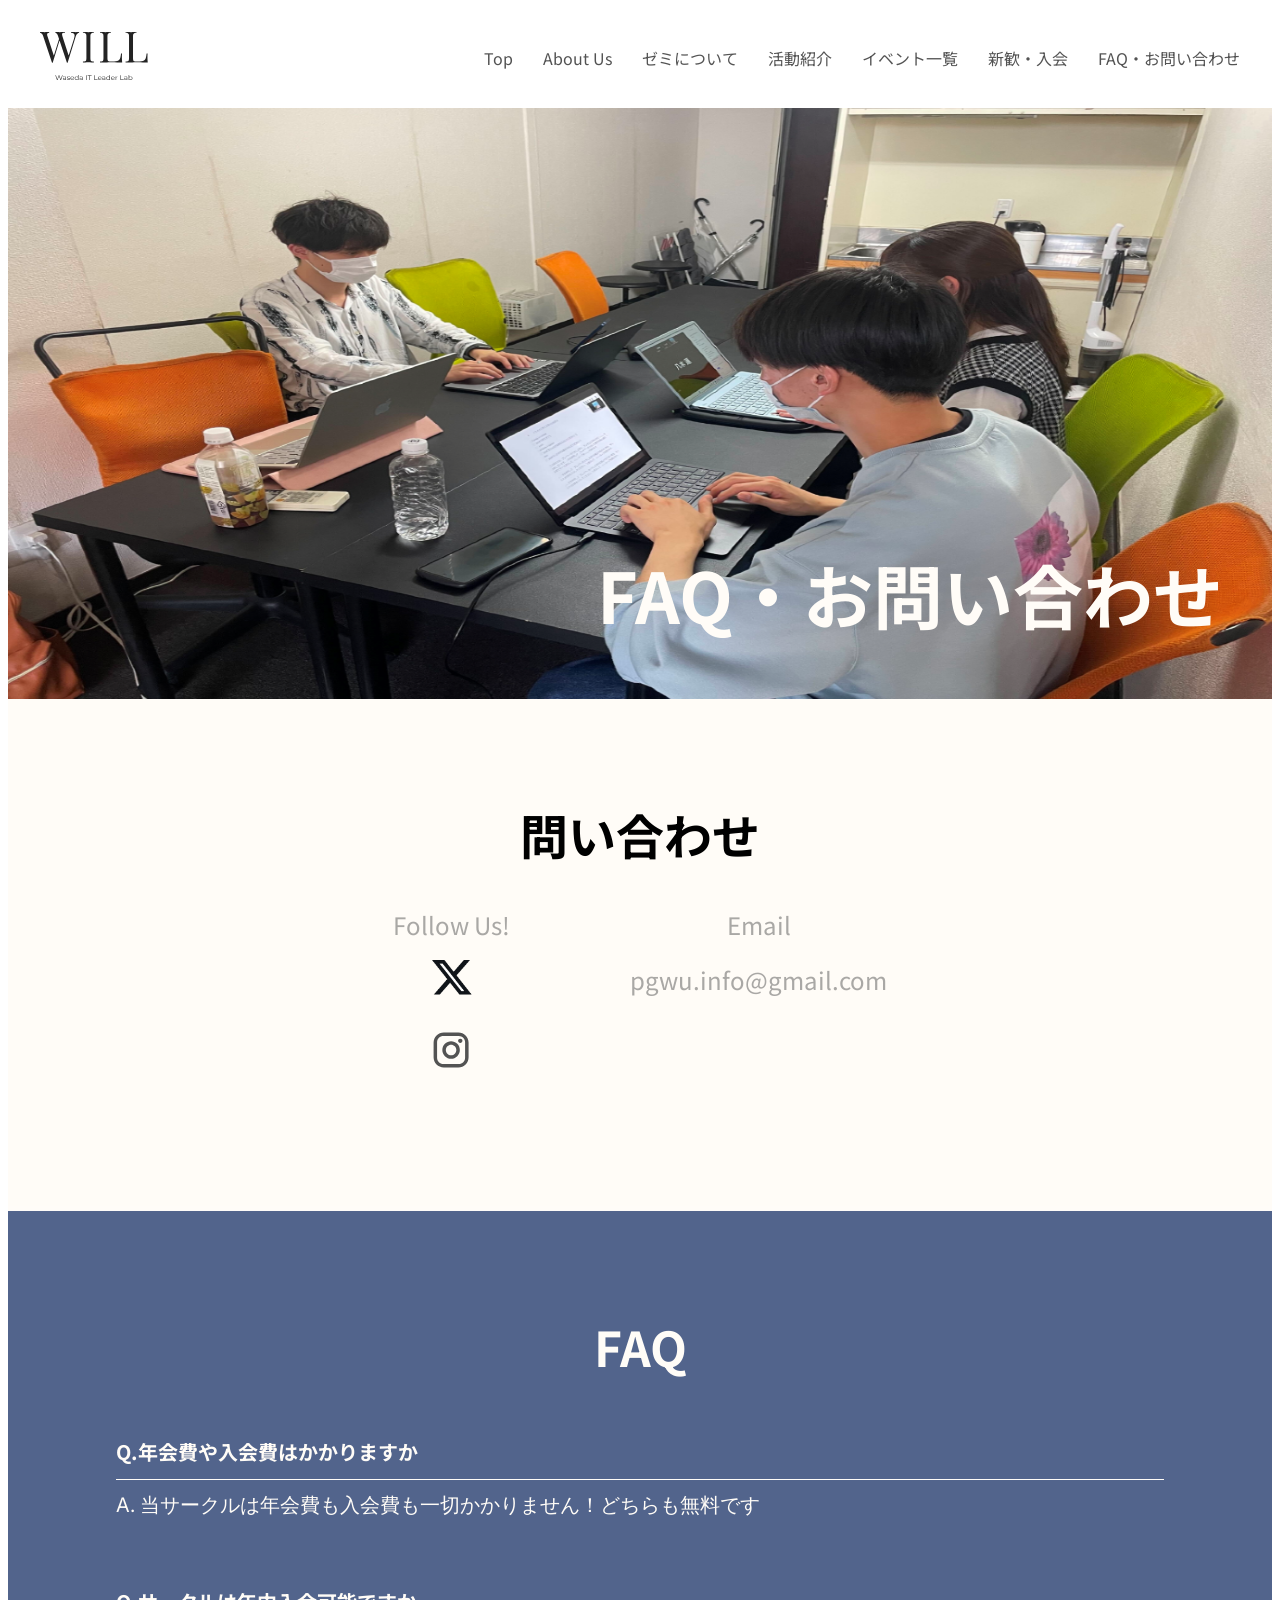
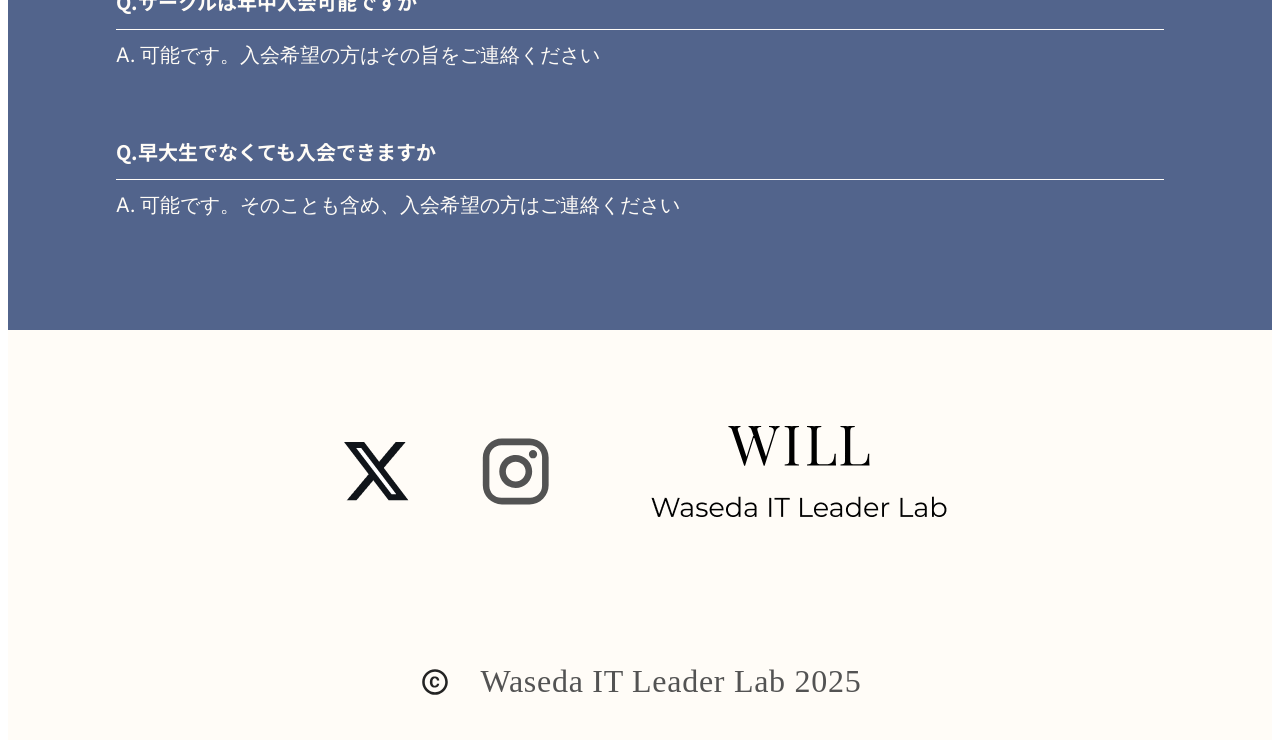
==== index.html @ 954d0a9d "faq test 2" ====
<!DOCTYPE html>
<html lang="ja">
  <head>
    <meta charset="UTF-8" />
    <meta name="viewport" content="width=device-width, initial-scale=1.0" />
    <title>WILL-JOIN-PAGE</title>
    <link rel="preconnect" href="https://fonts.googleapis.com" />
    <link rel="preconnect" href="https://fonts.gstatic.com" crossorigin />
    <link
      href="https://fonts.googleapis.com/css2?family=Anton&family=Newsreader:ital,opsz,wght@0,6..72,200..800;1,6..72,200..800&family=Noto+Sans+JP:wght@400;700&family=Ubuntu:ital,wght@0,300;0,400;0,500;0,700;1,300;1,400;1,500;1,700&display=swap"
      rel="stylesheet"
    />
    <link
      href="https://fonts.googleapis.com/css2?family=Anton&family=Jomolhari&family=Newsreader:ital,opsz,wght@0,6..72,200..800;1,6..72,200..800&family=Noto+Sans+JP:wght@400;700&family=Ubuntu:ital,wght@0,300;0,400;0,500;0,700;1,300;1,400;1,500;1,700&display=swap"
      rel="stylesheet"
    />
    <link
      href="https://fonts.googleapis.com/css2?family=Anton&family=Jomolhari&family=Newsreader:ital,opsz,wght@0,6..72,200..800;1,6..72,200..800&family=Noto+Sans+JP:wght@400;700&family=Tinos:ital,wght@0,400;0,700;1,400;1,700&family=Ubuntu:ital,wght@0,300;0,400;0,500;0,700;1,300;1,400;1,500;1,700&display=swap"
      rel="stylesheet"
    />
    <link
      href="https://fonts.googleapis.com/css2?family=Anton&family=Inter:ital,opsz,wght@0,14..32,100..900;1,14..32,100..900&family=Jomolhari&family=Newsreader:ital,opsz,wght@0,6..72,200..800;1,6..72,200..800&family=Noto+Sans+JP:wght@400;700&family=Tinos:ital,wght@0,400;0,700;1,400;1,700&family=Ubuntu:ital,wght@0,300;0,400;0,500;0,700;1,300;1,400;1,500;1,700&display=swap"
      rel="stylesheet"
    />
    <link rel="stylesheet" href="./join_page.css" />
  </head>
  <body>
    <section class="join-flow-container">
      <header class="page-header">
        <a class="will-logo" href=""
          ><img src="./images/logo.svg" alt="TOPページへ戻る"
        /></a>
        <div id="nav-wrapper" class="nav-wrapper">
          <div class="hamburger" id="js-hamburger">
            <span class="hamburger__line hamburger__line--1"></span>
            <span class="hamburger__line hamburger__line--2"></span>
            <span class="hamburger__line hamburger__line--3"></span>
          </div>
          <nav class="sp-nav">
            <ul>
              <li><a href="" alt="">TOP</a></li>
              <li><a href="" alt="">About Us</a></li>
              <li><a href="" alt="">ゼミについて</a></li>
              <li><a href="" alt="">活動紹介</a></li>
              <li><a href="" alt="">イベント一覧</a></li>
              <li><a href="" alt="">新歓・入会</a></li>
              <li><a href="" alt="">FAQ・お問い合わせ</a></li>
            </ul>
          </nav>
          <div class="black-bg" id="js-black-bg"></div>
        </div>
        <div class="link-box">
          <a class="text-link" href="" alt="Top">Top</a>
          <a class="text-link" href="" alt="About Us">About Us</a>
          <a class="text-link" href="" alt="ゼミについて">ゼミについて</a>
          <a class="text-link" href="" alt="活動紹介">活動紹介</a>
          <a class="text-link" href="" alt="イベント一覧">イベント一覧</a>
          <a class="text-link" href="" alt="新歓・入会">新歓・入会</a>
          <a class="text-link" href="" alt="FAQ・お問い合わせ"
            >FAQ・お問い合わせ</a
          >
        </div>
      </header>
      <section class="head-image-container">
        <img src="./images/join-page-image.png" alt="FAQ・問い合わせ" />
        <div class="head-letter">FAQ・お問い合わせ</div>
      </section>
      <section class="inquiry-container">
        <div class="inquiry-title">問い合わせ</div>
        <div class="contact-list">
          <div class="contact-list-sm">
            <div class="contact-list-sm-inside">
              <div class="follow-text">Follow Us!</div>
              <div class="follow-x">
                <a
                  ><img
                    src="./images/x-logo.png"
                    href="https://x.com/pgwu_info?prefetchTimestamp=1739769263751&mx=2"
                    alt=""
                /></a>
              </div>
              <div class="follow-instagram">
                <a
                  ><img
                    src="./images/instagram.svg"
                    href="https://www.instagram.com/pgwu_info/"
                    alt=""
                /></a>
              </div>
            </div>
          </div>
          <div class="contact-list-email">
            <div class="contact-list-email-inside">
              <div class="email-address">Email</div>
              <div class="email-address">pgwu.info@gmail.com</div>
            </div>
          </div>
        </div>
      </section>
      <section class="faq-container">
        <div class="faq-content-title">FAQ</div>
        <div class="faq-block">
          <div class="faq-block-title">Q.年会費や入会費はかかりますか</div>
          <div class="faq-answer-block">
            <div class="faq-answer-text">
              A. 当サークルは年会費も入会費も一切かかりません！どちらも無料です
            </div>
          </div>
        </div>
        <div class="faq-block">
          <div class="faq-block-title">Q.サークルは年中入会可能ですか</div>
          <div class="faq-answer-block">
            <div class="faq-answer-text">
              A. 可能です。入会希望の方はその旨をご連絡ください
            </div>
          </div>
        </div>
        <div class="faq-block">
          <div class="faq-block-title">Q.早大生でなくても入会できますか</div>
          <div class="faq-answer-block">
            <div class="faq-answer-text">
              A. 可能です。そのことも含め、入会希望の方はご連絡ください
            </div>
          </div>
        </div>
      </section>
      <footer class="footer">
        <div class="footer-top">
          <div class="footer-sm-logo">
            <a
              class="x-logo"
              href="https://x.com/pgwu_info?prefetchTimestamp=1739769263751&mx=2"
              aria-label="x-logo"
              ><img src="./images/x-logo.png" alt=""
            /></a>
            <a
              class="instagram-logo"
              href="https://www.instagram.com/pgwu_info/"
              aria-label="instagram-logo"
              ><img src="./images/instagram.svg" alt=""
            /></a>
          </div>
          <div class="footer-logo">
            <img src="./images/footer-logo.svg" alt="" />
            <img src="./images/footer-full-logo.png" alt="" />
          </div>
        </div>
        <div class="footer-copyright">
          <img src="./images/copyright.svg" alt="" />
          <p class="copyright-text">Waseda IT Leader Lab 2025</p>
        </div>
      </footer>
    </section>

    <script src="https://ajax.googleapis.com/ajax/libs/jquery/3.3.1/jquery.min.js"></script>
    <script src="./main.js"></script>
  </body>
</html>
---- join_page.css ----
:root {
  --shinonome: linear-gradient(91deg, #6f5878 0.02%, #4f648d);
  --blue_Kashmir: #52648c;
  --gray: #535353;
  --ivory: #fffcf7;
  --purple_Kimberly: #6b5b7d;
  --gray-50: rgba(83, 83, 83, 0.5);

  --font_70: 70px;
  --font_60: 60px;
  --font_48: 48px;
  --font_40: 40px;
  --font_36: 36px;
  --font_32: 32px;
  --font_28: 28px;
  --font_24: 24px;
  --font_22: 22px;
  --font_20: 20px;
  --font_18: 18px;
  --font_16: 16px;
  --font_14: 14px;
  --font_12: 12px;

  --noto: "Noto Sans JP", sans-serif;
  --anton: "Anton", serif;
  --ubuntu: "Ubuntu", serif;
  --jomolhari: "Jomolhari", serif;
  --times-new-roman: "Tinos", serif;
  --inter: "Inter", sans-serif;
}

.join-flow-container {
  width: 100%;
  flex-direction: column;
  align-items: center;
}

.page-header {
  display: flex;
  padding: 24px 32px;
  justify-content: space-between;
  align-items: center;
}

.will-logo {
  flex-shrink: 0;
}

.link-box {
  display: flex;
  align-items: center;
  gap: 30px;
}

.nav-wrapper {
  display: none;
}

.text-link {
  color: var(--gray);
  font-size: var(--font_16);
  font-family: var(--noto);
  font-style: normal;
  font-weight: 400;
  line-height: normal;
  text-decoration: none;
}

.text-link:hover {
  background: var(--shinonome);
  transition: 0.3s;
  color: var(--ivory);
}

.head-image-container {
  display: flex;
  flex-direction: column;
  align-items: flex-start;
  gap: 10px;
  align-self: stretch;
  position: relative;
}

.head-image-container img {
  width: 100%;
  height: 591px;
  align-self: stretch;
}

.head-letter {
  position: absolute;
  right: 49px;
  bottom: 55px;
  font-size: var(--font_70);
  font-family: var(--noto);
  color: var(--ivory);
  font-style: normal;
  font-weight: 700;
  line-height: normal;
}
.inquiry-container {
  display: flex;
  padding: 100px 0px 119px 0px;
  flex-direction: column;
  align-items: center;
  gap: 38px;
  align-self: stretch;
  border-bottom: 5px solid rgba(255, 252, 247, 0.3);
  background: var(--ivory);
}

.inquiry-title {
  text-align: center;
  font-family: var(--noto);
  font-size: var(--font_48);
  font-style: normal;
  font-weight: 700;
  line-height: normal;
  color: var(--shinonome);
}

.contact-list {
  display: flex;
  align-items: flex-start;
  gap: 56px;
}

.contact-list-sm {
  display: flex;
  align-items: flex-start;
  gap: 20px;
}

.contact-list-sm-inside {
  display: flex;
  padding: 0px 32px;
  flex-direction: column;
  justify-content: center;
  align-items: center;
  gap: 8px;
}

.follow-text {
  color: var(--gray-50);
  font-family: var(--noto);
  font-size: var(--font_24);
  font-style: normal;
  font-weight: 400;
  line-height: normal;
}

.follow-x {
  display: flex;
  padding: 10px;
  justify-content: center;
  align-items: center;
  gap: 10px;
  cursor: pointer;
}

.follow-x img {
  width: 40px;
  height: 35px;
}

.follow-instagram {
  display: flex;
  padding: 12px;
  flex-direction: column;
  justify-content: center;
  align-items: center;
  gap: 10px;
  cursor: pointer;
}

.contact-list-email {
  display: flex;
  align-items: flex-start;
  gap: 20px;
}

.contact-list-email-inside {
  display: flex;
  padding: 0px 32px;
  flex-direction: column;
  justify-content: center;
  align-items: center;
  gap: 20px;
}

.email-address {
  color: var(--gray-50);
  font-family: var(--noto);
  font-size: var(--font_24);
  font-style: normal;
  font-weight: 400;
  line-height: normal;
}

.faq-container {
  display: flex;
  padding: 100px 108px;
  flex-direction: column;
  align-items: center;
  gap: 56px;
  align-self: stretch;
  background: var(--blue_Kashmir);
}

.faq-content-title {
  color: var(--ivory);
  text-align: center;
  font-family: var(--noto);
  font-size: var(--font_48);
  font-style: normal;
  font-weight: 700;
  line-height: normal;
}

.faq-block {
  display: flex;
  width: 100%;
  flex-direction: column;
  align-items: flex-start;
  gap: 13px;
}

.faq-block-title {
  color: var(--ivory);
  text-align: center;
  font-family: var(--noto);
  font-size: var(--font_20);
  font-style: normal;
  font-weight: 700;
  line-height: normal;
}

.faq-answer-block {
  display: flex;
  padding: 11px 0px;
  flex-direction: column;
  align-items: flex-start;
  gap: 28px;
  align-self: stretch;
  border-top: 1px solid var(--ivory);
}

.faq-answer-text {
  color: var(--ivory);
  font-family: Inter;
  font-size: 20px;
  font-style: normal;
  font-weight: 400;
  line-height: 28.8px;
  align-self: stretch;
}

.footer {
  display: flex;
  flex-direction: column;
  justify-content: center;
  align-items: center;
  background: var(--ivory);
}

.footer-top {
  display: flex;
  padding: 90px 0px 100px 0px;
  justify-content: center;
  align-items: center;
  gap: 80px;
  align-self: stretch;
}

.footer-sm-logo {
  display: flex;
  align-items: center;
  gap: 43px;
}

.x-logo {
  display: flex;
  padding: 10px;
  justify-content: center;
  align-items: center;
  gap: 10px;
}

.instagram-logo {
  display: flex;
  padding: 12px;
  flex-direction: column;
  justify-content: center;
  align-items: center;
  gap: 10px;
}

.instagram-logo img {
  width: 85px;
  height: 79px;
}

.footer-logo {
  flex-direction: column;
  align-items: center;
  gap: 30px;
  display: flex;
}

.footer-copyright {
  display: flex;
  padding: 8px 0px;
  justify-content: center;
  align-items: center;
  gap: 30px;
  align-self: stretch;
}

.footer-copyright img {
  width: 32px;
  height: 32px;
}

.copyright-text {
  color: var(--gray);
  font-family: var(--times-new-roman);
  font-size: var(--font_32);
  font-style: normal;
  font-weight: 400;
  line-height: normal;
  letter-spacing: 0.72px;
}

@media (max-width: 900px) {
  .nav-wrapper {
    display: flex;
  }

  /* 
  hamburger(ハンバーガーアイコン)
  =================================== */
  .hamburger {
    position: absolute;
    right: 30px;
    top: 33px;
    width: 50px;
    height: 40px;
    cursor: pointer;
    z-index: 300;
  }

  .hamburger__line {
    position: absolute;
    width: 50px;
    height: 3px;
    right: 0;
    background-color: #000;
    transition: all 0.5s;
  }

  .hamburger__line--1 {
    top: 1px;
  }

  .hamburger__line--2 {
    top: 18px;
  }

  .hamburger__line--3 {
    top: 36px;
  }

  /*ハンバーガーがクリックされたら*/
  .open .hamburger__line--1 {
    transform: rotate(-45deg);
    top: 11px;
  }

  .open .hamburger__line--2 {
    opacity: 0;
  }

  .open .hamburger__line--3 {
    transform: rotate(45deg);
    top: 11px;
  }

  /* 
  sp-nav(ナビ)
  =================================== */
  .sp-nav {
    position: fixed;
    right: -100%; /*ハンバーガーがクリックされる前はWindow右側に隠す*/
    top: 0;
    width: 70%; /* 出てくるスライドメニューの幅 */
    height: 100vh;
    background-color: var(--blue_Kashmir);
    transition: all 0.5s;
    z-index: 100;
    overflow-y: auto; /* メニューが多くなったらスクロールできるように */
  }

  .sp-nav ul {
    padding-top: 100px;
    list-style: none;
    text-align: center;
    padding-left: 0;
  }

  .sp-nav ul li {
    padding: 10px 0px;
  }

  .sp-nav a {
    color: var(--ivory);
    font-family: var(--noto);
    font-size: var(--font_32);
    text-decoration: none;
  }

  /*ハンバーガーがクリックされたら右からスライド*/
  .open .sp-nav {
    right: 0;
  }
  /* 
  black-bg(ハンバーガーメニュー解除用bg)
  =================================== */
  .black-bg {
    position: fixed;
    left: 0;
    top: 0;
    width: 100vw;
    height: 100vh;
    z-index: 5;
    background-color: #000;
    opacity: 0;
    visibility: hidden;
    transition: all 0.5s;
    cursor: pointer;
    z-index: 100;
  }

  /*ハンバーガーメニューが開いたら表示*/
  .open .black-bg {
    opacity: 0.3;
    visibility: visible;
  }

  .link-box {
    display: none;
  }

  .head-image-container img {
    height: 400px;
  }

  .head-letter {
    right: 11px;
    bottom: 33px;
    font-size: var(--font_48);
  }

  .contact-list {
    flex-direction: column;
    align-items: center;
  }

  .faq-container {
    padding: 100px 20px;
  }

  .faq-block {
    align-self: stretch;
    align-items: flex-start;
  }

  .footer-top {
    padding: 40px 0px 20px 0px;
    flex-direction: column-reverse;
    gap: 30px;
  }

  .footer-logo {
    gap: 20px;
  }

  .footer-sm-logo {
    gap: 18px;
  }

  .x-logo img {
    width: 40px;
    height: 40px;
  }

  .instagram-logo img {
    width: 40px;
    height: 40px;
  }

  .footer-copyright {
    gap: 8px;
  }

  .footer-copyright img {
    width: 24px;
    height: 24px;
  }

  .copyright-text {
    font-size: var(--font_18);
  }
}
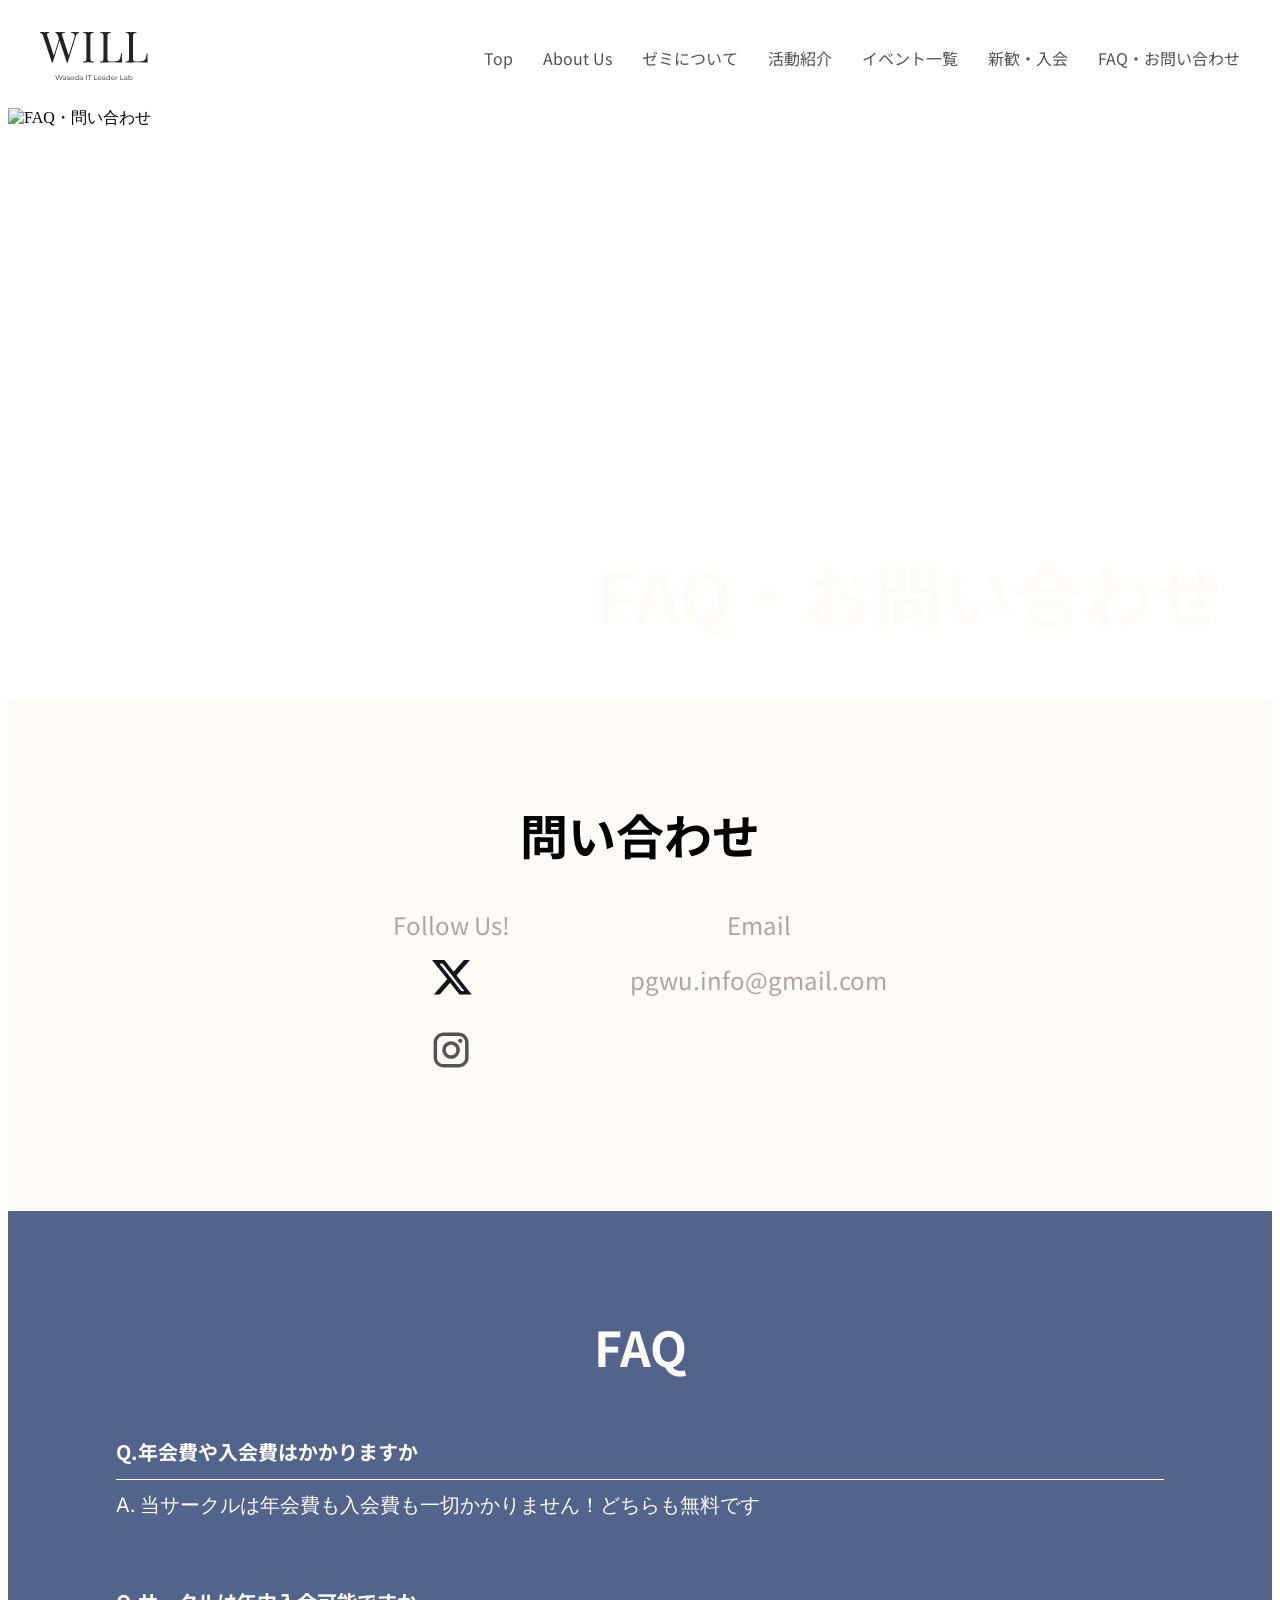
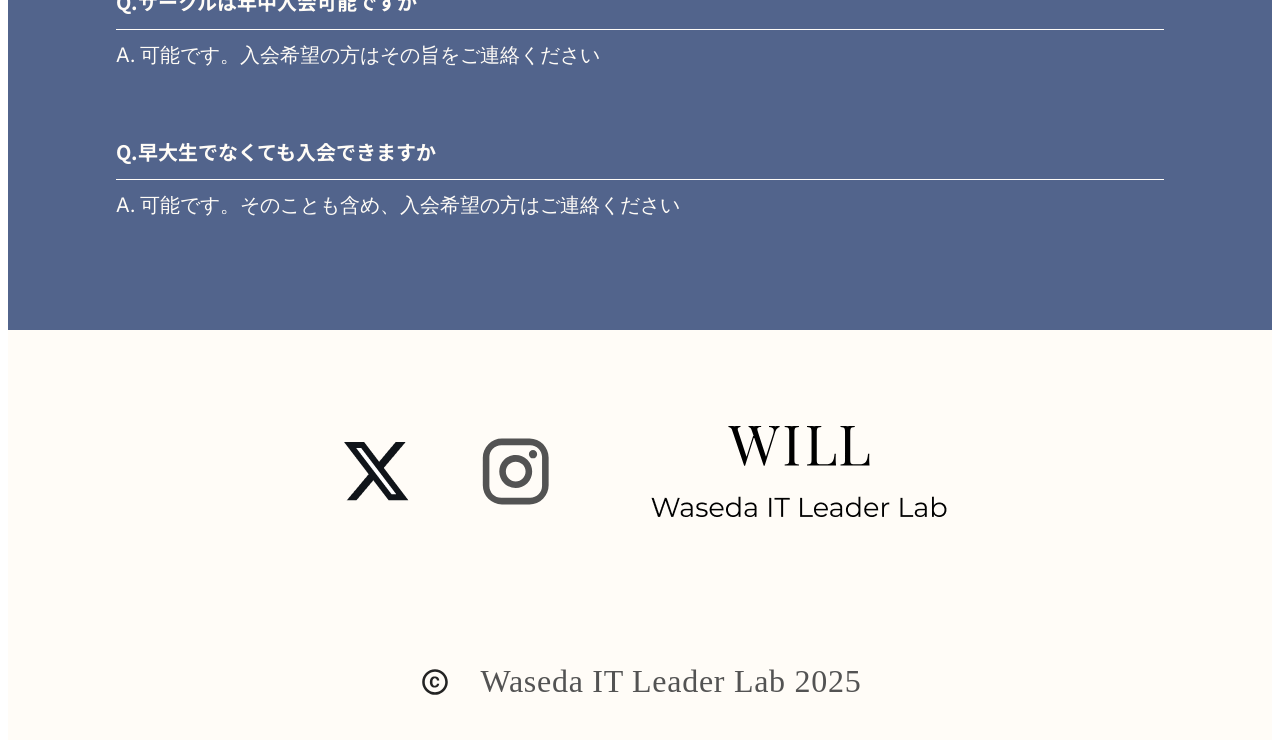
==== commit 5a58aff9: "faq test 3" ====
--- a/index.html
+++ b/index.html
@@ -62,7 +62,7 @@
         </div>
       </header>
       <section class="head-image-container">
-        <img src="./images/join-page-image.png" alt="FAQ・問い合わせ" />
+        <img src="./images/faq-page-image.png" alt="FAQ・問い合わせ" />
         <div class="head-letter">FAQ・お問い合わせ</div>
       </section>
       <section class="inquiry-container">
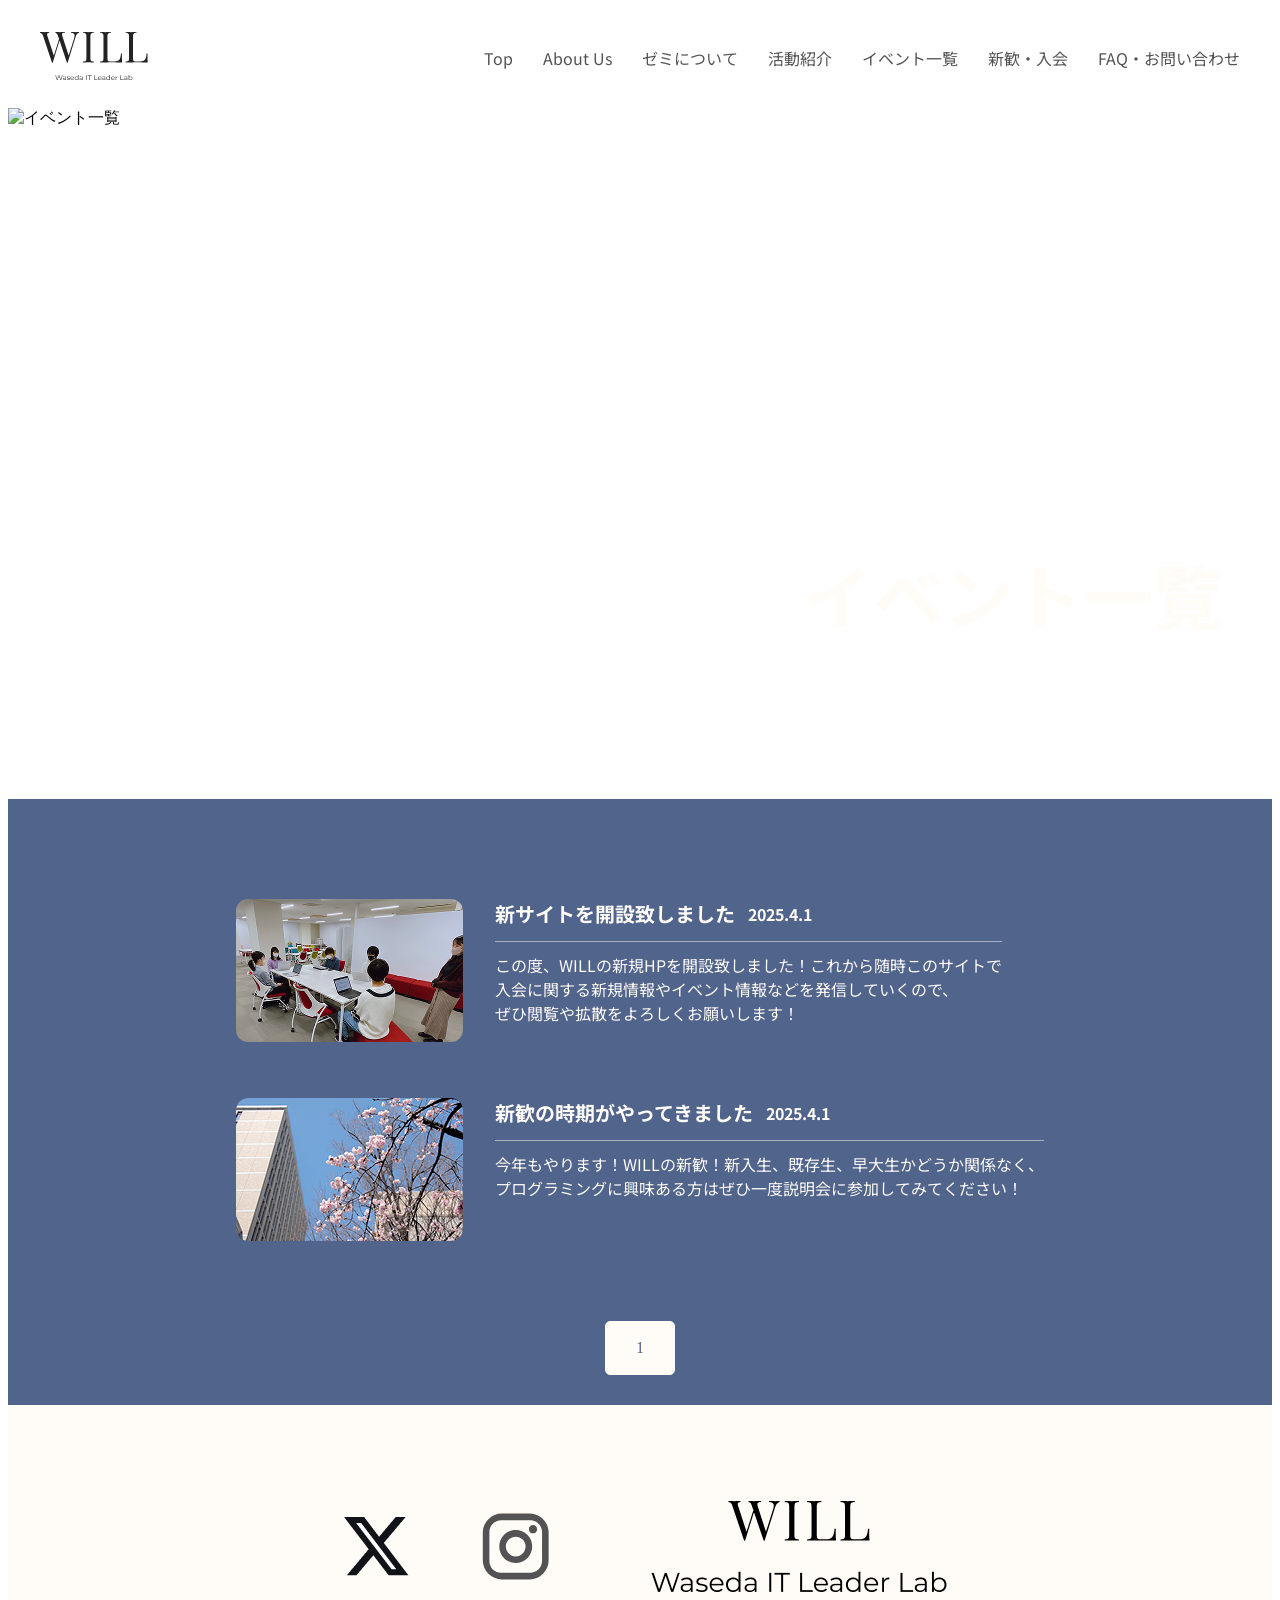
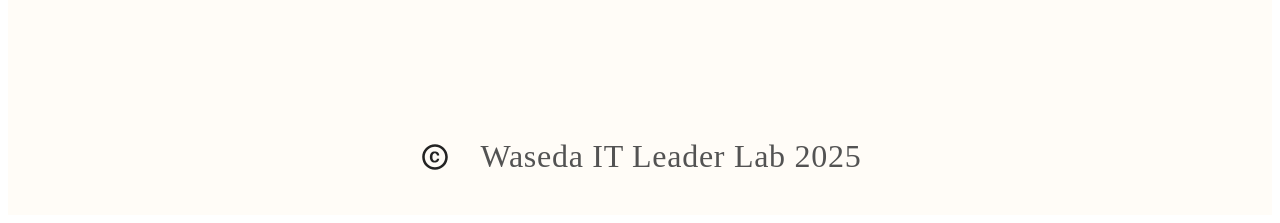
==== commit 88507993: "event test 1" ====
--- a/index.html
+++ b/index.html
@@ -23,6 +23,8 @@
       rel="stylesheet"
     />
     <link rel="stylesheet" href="./join_page.css" />
+    <script src="https://ajax.googleapis.com/ajax/libs/jquery/3.3.1/jquery.min.js"></script>
+    <script src="./main.js"></script>
   </head>
   <body>
     <section class="join-flow-container">
@@ -62,66 +64,39 @@
         </div>
       </header>
       <section class="head-image-container">
-        <img src="./images/faq-page-image.png" alt="FAQ・問い合わせ" />
-        <div class="head-letter">FAQ・お問い合わせ</div>
+        <img src="./images/event-page-image.png" alt="イベント一覧" />
+        <div class="head-letter">イベント一覧</div>
       </section>
-      <section class="inquiry-container">
-        <div class="inquiry-title">問い合わせ</div>
-        <div class="contact-list">
-          <div class="contact-list-sm">
-            <div class="contact-list-sm-inside">
-              <div class="follow-text">Follow Us!</div>
-              <div class="follow-x">
-                <a
-                  ><img
-                    src="./images/x-logo.png"
-                    href="https://x.com/pgwu_info?prefetchTimestamp=1739769263751&mx=2"
-                    alt=""
-                /></a>
+      <div class="white-space"></div>
+      <section class="event-section">
+        <div class="event-list">
+          <div class="event-block">
+            <img src="./images/event-photo.png" alt="イベント写真" />
+            <div class="event-content">
+              <div class="event-title-and-date">
+                <div class="event-title">新サイトを開設致しました</div>
+                <div class="event-date">2025.4.1</div>
               </div>
-              <div class="follow-instagram">
-                <a
-                  ><img
-                    src="./images/instagram.svg"
-                    href="https://www.instagram.com/pgwu_info/"
-                    alt=""
-                /></a>
+              <div class="event-description">
+                この度、WILLの新規HPを開設致しました！これから随時このサイトで<br />入会に関する新規情報やイベント情報などを発信していくので、<br />ぜひ閲覧や拡散をよろしくお願いします！
               </div>
             </div>
           </div>
-          <div class="contact-list-email">
-            <div class="contact-list-email-inside">
-              <div class="email-address">Email</div>
-              <div class="email-address">pgwu.info@gmail.com</div>
+          <div class="event-block">
+            <img src="./images/shinkan.png" alt="イベント写真" />
+            <div class="event-content">
+              <div class="event-title-and-date">
+                <div class="event-title">新歓の時期がやってきました</div>
+                <div class="event-date">2025.4.1</div>
+              </div>
+              <div class="event-description">
+                今年もやります！WILLの新歓！新入生、既存生、早大生かどうか関係なく、<br />プログラミングに興味ある方はぜひ一度説明会に参加してみてください！
+              </div>
             </div>
           </div>
         </div>
-      </section>
-      <section class="faq-container">
-        <div class="faq-content-title">FAQ</div>
-        <div class="faq-block">
-          <div class="faq-block-title">Q.年会費や入会費はかかりますか</div>
-          <div class="faq-answer-block">
-            <div class="faq-answer-text">
-              A. 当サークルは年会費も入会費も一切かかりません！どちらも無料です
-            </div>
-          </div>
-        </div>
-        <div class="faq-block">
-          <div class="faq-block-title">Q.サークルは年中入会可能ですか</div>
-          <div class="faq-answer-block">
-            <div class="faq-answer-text">
-              A. 可能です。入会希望の方はその旨をご連絡ください
-            </div>
-          </div>
-        </div>
-        <div class="faq-block">
-          <div class="faq-block-title">Q.早大生でなくても入会できますか</div>
-          <div class="faq-answer-block">
-            <div class="faq-answer-text">
-              A. 可能です。そのことも含め、入会希望の方はご連絡ください
-            </div>
-          </div>
+        <div class="page-buttons">
+          <div class="current-button">1</div>
         </div>
       </section>
       <footer class="footer">
@@ -151,8 +126,5 @@
         </div>
       </footer>
     </section>
-
-    <script src="https://ajax.googleapis.com/ajax/libs/jquery/3.3.1/jquery.min.js"></script>
-    <script src="./main.js"></script>
   </body>
 </html>
--- a/join_page.css
+++ b/join_page.css
@@ -5,6 +5,9 @@
   --ivory: #fffcf7;
   --purple_Kimberly: #6b5b7d;
   --gray-50: rgba(83, 83, 83, 0.5);
+  --black: #232323;
+  --white: #ffffff;
+  --ivory-50: rgba(255, 252, 247, 0.5);
 
   --font_70: 70px;
   --font_60: 60px;
@@ -30,16 +33,15 @@
 }
 
 .join-flow-container {
+  display: flex;
   width: 100%;
   flex-direction: column;
-  align-items: center;
 }
 
 .page-header {
   display: flex;
   padding: 24px 32px;
   justify-content: space-between;
-  align-items: center;
 }
 
 .will-logo {
@@ -98,134 +100,55 @@
   font-weight: 700;
   line-height: normal;
 }
-.inquiry-container {
-  display: flex;
-  padding: 100px 0px 119px 0px;
-  flex-direction: column;
-  align-items: center;
-  gap: 38px;
-  align-self: stretch;
-  border-bottom: 5px solid rgba(255, 252, 247, 0.3);
-  background: var(--ivory);
-}
-
-.inquiry-title {
-  text-align: center;
-  font-family: var(--noto);
-  font-size: var(--font_48);
-  font-style: normal;
-  font-weight: 700;
-  line-height: normal;
-  color: var(--shinonome);
-}
-
-.contact-list {
-  display: flex;
+
+.white-space {
+  height: 100px;
+  background: var(--white);
+}
+
+.event-section {
+  display: flex;
+  padding: 100px 110px 30px 110px;
+  flex-direction: column;
+  align-items: center;
+  gap: 80px;
+  background-color: #50648c;
+}
+
+.event-list {
+  display: flex;
+  flex-direction: column;
   align-items: flex-start;
   gap: 56px;
 }
 
-.contact-list-sm {
-  display: flex;
-  align-items: flex-start;
-  gap: 20px;
-}
-
-.contact-list-sm-inside {
-  display: flex;
-  padding: 0px 32px;
-  flex-direction: column;
-  justify-content: center;
-  align-items: center;
-  gap: 8px;
-}
-
-.follow-text {
-  color: var(--gray-50);
-  font-family: var(--noto);
-  font-size: var(--font_24);
-  font-style: normal;
-  font-weight: 400;
-  line-height: normal;
-}
-
-.follow-x {
-  display: flex;
-  padding: 10px;
-  justify-content: center;
-  align-items: center;
-  gap: 10px;
-  cursor: pointer;
-}
-
-.follow-x img {
-  width: 40px;
-  height: 35px;
-}
-
-.follow-instagram {
-  display: flex;
-  padding: 12px;
-  flex-direction: column;
-  justify-content: center;
-  align-items: center;
-  gap: 10px;
-  cursor: pointer;
-}
-
-.contact-list-email {
-  display: flex;
-  align-items: flex-start;
-  gap: 20px;
-}
-
-.contact-list-email-inside {
-  display: flex;
-  padding: 0px 32px;
-  flex-direction: column;
-  justify-content: center;
-  align-items: center;
-  gap: 20px;
-}
-
-.email-address {
-  color: var(--gray-50);
-  font-family: var(--noto);
-  font-size: var(--font_24);
-  font-style: normal;
-  font-weight: 400;
-  line-height: normal;
-}
-
-.faq-container {
-  display: flex;
-  padding: 100px 108px;
-  flex-direction: column;
-  align-items: center;
-  gap: 56px;
-  align-self: stretch;
-  background: var(--blue_Kashmir);
-}
-
-.faq-content-title {
-  color: var(--ivory);
-  text-align: center;
-  font-family: var(--noto);
-  font-size: var(--font_48);
-  font-style: normal;
-  font-weight: 700;
-  line-height: normal;
-}
-
-.faq-block {
-  display: flex;
-  width: 100%;
+.event-block {
+  display: flex;
+  align-items: flex-start;
+  gap: 32px;
+}
+
+.event-block img {
+  border-radius: 12px;
+  display: flex;
+  justify-content: center;
+  align-items: center;
+}
+
+.event-content {
+  display: flex;
   flex-direction: column;
   align-items: flex-start;
   gap: 13px;
 }
 
-.faq-block-title {
+.event-title-and-date {
+  display: flex;
+  align-items: center;
+  gap: 13px;
+}
+
+.event-title {
   color: var(--ivory);
   text-align: center;
   font-family: var(--noto);
@@ -235,24 +158,70 @@
   line-height: normal;
 }
 
-.faq-answer-block {
+.event-date {
+  color: var(--ivory);
+  font-family: var(--noto);
+  font-size: var(--font-16);
+  font-style: normal;
+  font-weight: 700;
+  line-height: 150%;
+}
+
+.event-description {
   display: flex;
   padding: 11px 0px;
   flex-direction: column;
   align-items: flex-start;
   gap: 28px;
   align-self: stretch;
-  border-top: 1px solid var(--ivory);
-}
-
-.faq-answer-text {
+  border-top: 1px solid var(--ivory-50);
   color: var(--ivory);
-  font-family: Inter;
-  font-size: 20px;
+  font-family: var(--noto);
+  font-size: var(--font-16);
   font-style: normal;
   font-weight: 400;
-  line-height: 28.8px;
-  align-self: stretch;
+  line-height: normal;
+}
+
+.page-buttons {
+  display: flex;
+  align-items: flex-start;
+  gap: 20px;
+}
+
+.current-button {
+  display: flex;
+  width: 44px;
+  height: 44px;
+  padding: 4px 12px;
+  flex-direction: column;
+  justify-content: center;
+  align-items: center;
+  gap: 10px;
+  border-radius: 5px;
+  border: 1px solid var(--ivory);
+  background-color: var(--ivory);
+  color: var(--blue_Kashmir);
+  cursor: pointer;
+}
+
+.button {
+  display: flex;
+  width: 44px;
+  height: 44px;
+  padding: 4px 12px;
+  flex-direction: column;
+  justify-content: center;
+  align-items: center;
+  gap: 10px;
+  border-radius: 5px;
+  border: 1px solid var(--ivory-50);
+  cursor: pointer;
+}
+
+.button a {
+  text-decoration: none;
+  color: var(--ivory-50);
 }
 
 .footer {
@@ -416,6 +385,11 @@
     font-family: var(--noto);
     font-size: var(--font_32);
     text-decoration: none;
+    cursor: pointer;
+
+    a:hover {
+      text-decoration: underline var(--ivory);
+    }
   }
 
   /*ハンバーガーがクリックされたら右からスライド*/
@@ -460,18 +434,28 @@
     font-size: var(--font_48);
   }
 
-  .contact-list {
+  .white-space {
+    height: 0px;
+  }
+
+  .event-section {
+    padding: 100px 20px 30px 20px;
+  }
+
+  .event-list {
+    align-items: center;
+    gap: 24px;
+    width: 80%;
+  }
+
+  .event-block {
     flex-direction: column;
     align-items: center;
   }
 
-  .faq-container {
-    padding: 100px 20px;
-  }
-
-  .faq-block {
-    align-self: stretch;
-    align-items: flex-start;
+  .event-content {
+    align-items: center;
+    width: 80%;
   }
 
   .footer-top {
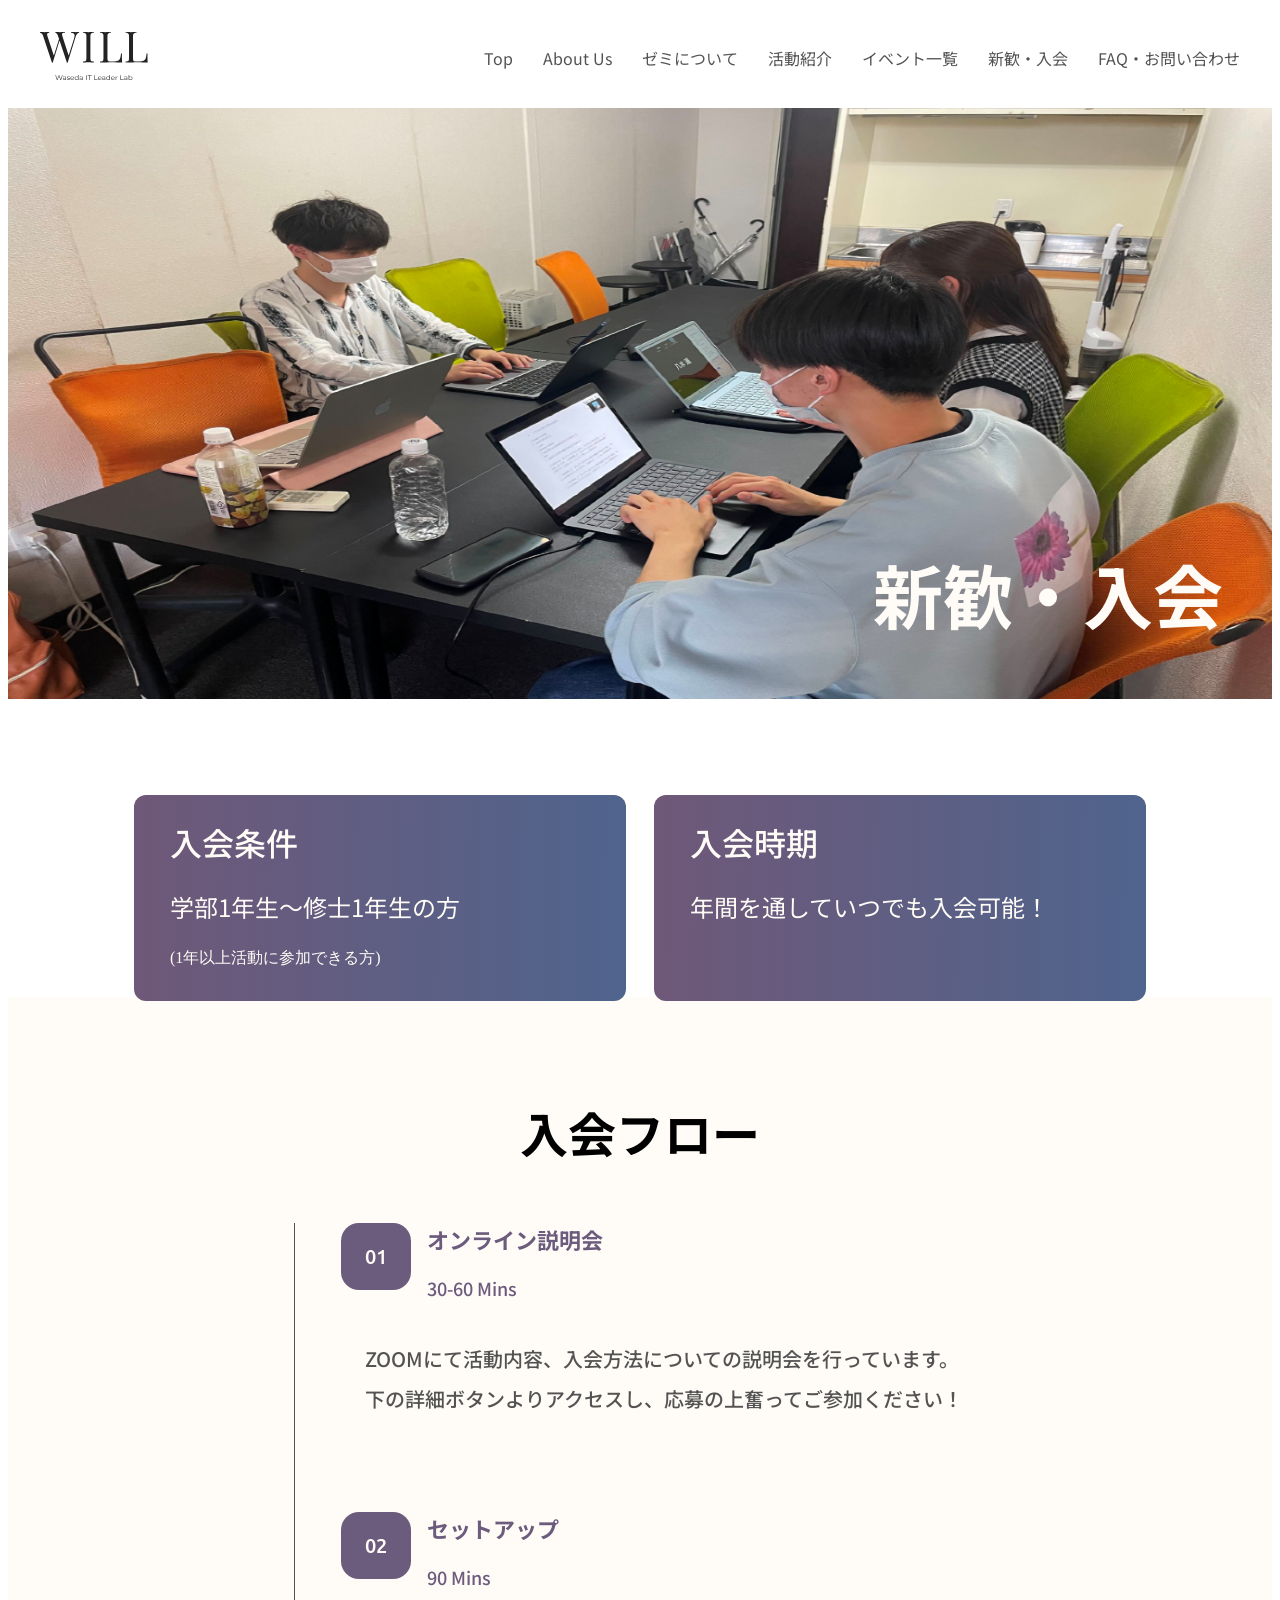
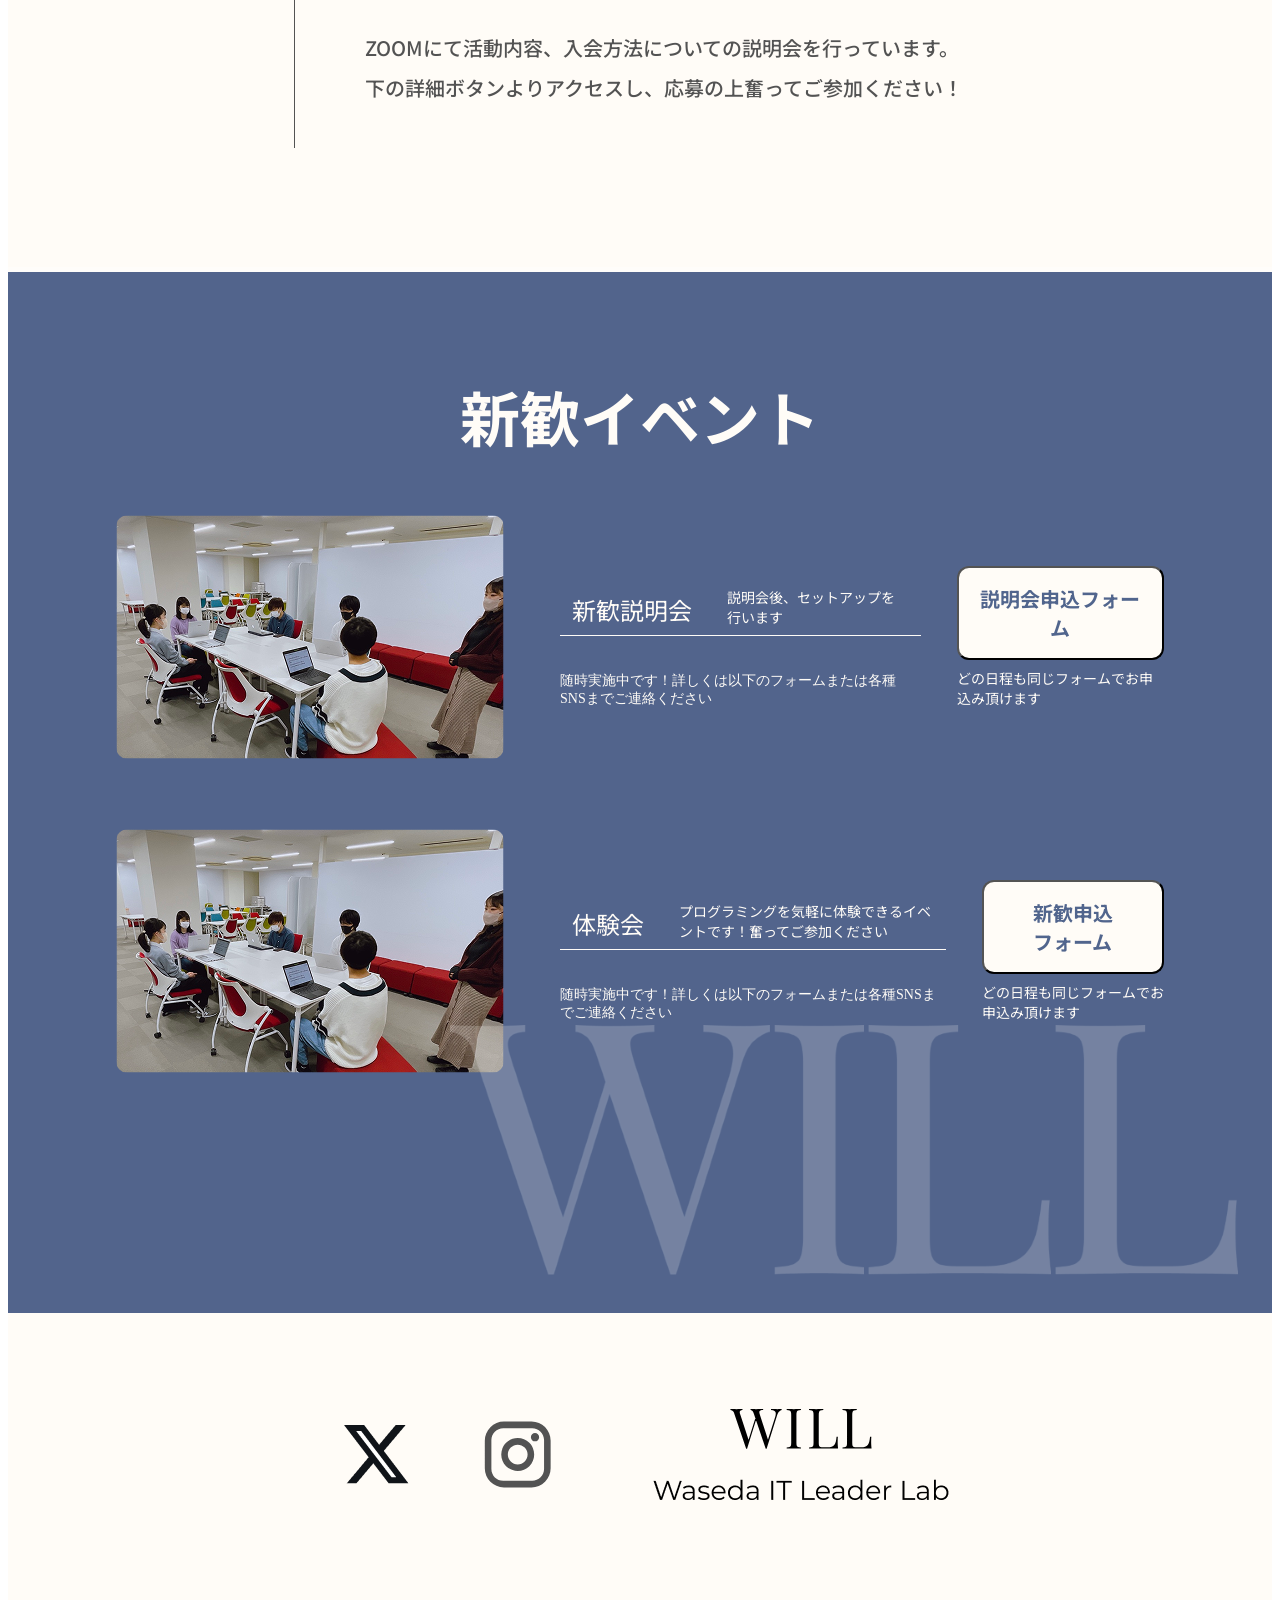
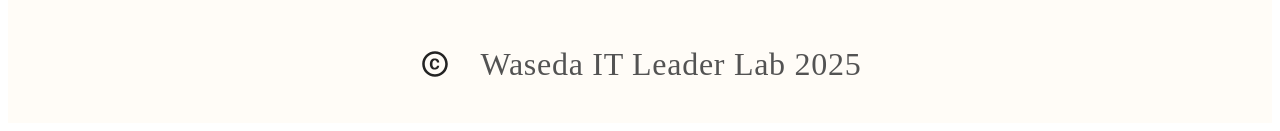
==== commit 89462870: "説明会_新歓部分変更" ====
--- a/index.html
+++ b/index.html
@@ -18,15 +18,10 @@
       href="https://fonts.googleapis.com/css2?family=Anton&family=Jomolhari&family=Newsreader:ital,opsz,wght@0,6..72,200..800;1,6..72,200..800&family=Noto+Sans+JP:wght@400;700&family=Tinos:ital,wght@0,400;0,700;1,400;1,700&family=Ubuntu:ital,wght@0,300;0,400;0,500;0,700;1,300;1,400;1,500;1,700&display=swap"
       rel="stylesheet"
     />
-    <link
-      href="https://fonts.googleapis.com/css2?family=Anton&family=Inter:ital,opsz,wght@0,14..32,100..900;1,14..32,100..900&family=Jomolhari&family=Newsreader:ital,opsz,wght@0,6..72,200..800;1,6..72,200..800&family=Noto+Sans+JP:wght@400;700&family=Tinos:ital,wght@0,400;0,700;1,400;1,700&family=Ubuntu:ital,wght@0,300;0,400;0,500;0,700;1,300;1,400;1,500;1,700&display=swap"
-      rel="stylesheet"
-    />
     <link rel="stylesheet" href="./join_page.css" />
-    <script src="https://ajax.googleapis.com/ajax/libs/jquery/3.3.1/jquery.min.js"></script>
-    <script src="./main.js"></script>
   </head>
   <body>
+    <!--入会フローページのhtml-->
     <section class="join-flow-container">
       <header class="page-header">
         <a class="will-logo" href=""
@@ -64,39 +59,164 @@
         </div>
       </header>
       <section class="head-image-container">
-        <img src="./images/event-page-image.png" alt="イベント一覧" />
-        <div class="head-letter">イベント一覧</div>
-      </section>
-      <div class="white-space"></div>
+        <img src="./images/join-page-image.png" alt="新歓・入会画像" />
+        <div class="head-letter">新歓・入会</div>
+      </section>
+      <section class="join-conditions-container">
+        <div class="join-conditions">
+          <div class="join-condition-block">
+            <div class="condition-title">入会条件</div>
+            <div class="condition-detail">学部1年生～修士1年生の方</div>
+            <div class="detail-mini">(1年以上活動に参加できる方)</div>
+          </div>
+          <div class="join-condition-block">
+            <div class="condition-title">入会時期</div>
+            <div class="condition-detail">年間を通していつでも入会可能！</div>
+          </div>
+        </div>
+      </section>
+      <section class="join-flow-section">
+        <div class="join-title">入会フロー</div>
+        <div class="join-flow-content">
+          <div class="join-flow-details">
+            <div class="join-flow-block">
+              <div class="join-flow-title">
+                <div class="step">
+                  <div class="step-number">01</div>
+                </div>
+                <div class="step-content">
+                  <div class="step-title">オンライン説明会</div>
+                  <div class="step-text">30-60 mins</div>
+                </div>
+              </div>
+              <p class="step-explanation">
+                ZOOMにて活動内容、入会方法についての説明会を行っています。<br />
+                下の詳細ボタンよりアクセスし、応募の上奮ってご参加ください！
+              </p>
+            </div>
+            <div class="join-flow-block">
+              <div class="join-flow-title">
+                <div class="step">
+                  <div class="step-number">02</div>
+                </div>
+                <div class="step-content">
+                  <div class="step-title">セットアップ</div>
+                  <div class="step-text">90 mins</div>
+                </div>
+              </div>
+              <p class="step-explanation">
+                ZOOMにて活動内容、入会方法についての説明会を行っています。<br />
+                下の詳細ボタンよりアクセスし、応募の上奮ってご参加ください！
+              </p>
+            </div>
+          </div>
+        </div>
+      </section>
       <section class="event-section">
-        <div class="event-list">
+        <div class="event-entire-title">新歓イベント</div>
+        <div class="event-container">
           <div class="event-block">
-            <img src="./images/event-photo.png" alt="イベント写真" />
-            <div class="event-content">
-              <div class="event-title-and-date">
-                <div class="event-title">新サイトを開設致しました</div>
-                <div class="event-date">2025.4.1</div>
-              </div>
-              <div class="event-description">
-                この度、WILLの新規HPを開設致しました！これから随時このサイトで<br />入会に関する新規情報やイベント情報などを発信していくので、<br />ぜひ閲覧や拡散をよろしくお願いします！
+            <img src="./images/event-block-photo.png" alt="" />
+            <div class="event-entire-frame">
+              <div class="event-text-frame">
+                <div class="event-title-frame">
+                  <div class="event-title">新歓説明会</div>
+                  <div class="event-subtitle">
+                    説明会後、セットアップを行います
+                  </div>
+                </div>
+                <div class="event-explanation">
+                  随時実施中です！詳しくは以下のフォームまたは各種SNSまでご連絡ください
+                </div>
+                <!-- <div class="event-schedule-frame">
+                  <div class="schedule-block">
+                    <div class="number">➀</div>
+                    <div class="schedule">
+                      03. 26 <span class="day">Wed </span>13:00～ @オンライン
+                    </div>
+                  </div>
+                  <div class="schedule-block">
+                    <div class="number">➁</div>
+                    <div class="schedule">
+                      04. 04 <span class="day">Fri </span>14:00～ @オンライン
+                    </div>
+                  </div>
+                  <div class="schedule-block">
+                    <div class="number">➂</div>
+                    <div class="schedule">
+                      04. 07 <span class="day">Mon </span>14:00～ @オンライン
+                    </div>
+                  </div>
+                  <div class="schedule-block">
+                    <div class="number">➃</div>
+                    <div class="schedule">
+                      04. 09 <span class="day">Wed </span>20:00～ @オンライン
+                    </div>
+                  </div>
+                </div> -->
+              </div>
+              <div class="application-button">
+                <button
+                  class="apply-button-1"
+                  type="button"
+                  onclick="location.href=''"
+                >
+                  説明会申込フォーム
+                </button>
+                <div class="apply-text">
+                  どの日程も同じフォームでお申込み頂けます
+                </div>
               </div>
             </div>
           </div>
           <div class="event-block">
-            <img src="./images/shinkan.png" alt="イベント写真" />
-            <div class="event-content">
-              <div class="event-title-and-date">
-                <div class="event-title">新歓の時期がやってきました</div>
-                <div class="event-date">2025.4.1</div>
-              </div>
-              <div class="event-description">
-                今年もやります！WILLの新歓！新入生、既存生、早大生かどうか関係なく、<br />プログラミングに興味ある方はぜひ一度説明会に参加してみてください！
-              </div>
-            </div>
-          </div>
-        </div>
-        <div class="page-buttons">
-          <div class="current-button">1</div>
+            <img src="./images/event-block-photo.png" alt="" />
+            <div class="event-entire-frame">
+              <div class="event-text-frame">
+                <div class="event-title-frame">
+                  <div class="event-title">体験会</div>
+                  <div class="event-subtitle">
+                    プログラミングを気軽に体験できるイベントです！奮ってご参加ください
+                  </div>
+                </div>
+                <div class="event-explanation">
+                  随時実施中です！詳しくは以下のフォームまたは各種SNSまでご連絡ください
+                </div>
+                <!-- <div class="event-schedule-frame">
+                  <div class="schedule-block">
+                    <div class="number">➀</div>
+                    <div class="schedule">
+                      04. 08 <span class="day">Tue </span>14:00～ @対面開催
+                    </div>
+                  </div>
+                  <div class="schedule-block">
+                    <div class="number">➁</div>
+                    <div class="schedule">
+                      04. 10 <span class="day">Thu </span>14:00～ @対面開催
+                    </div>
+                  </div>
+                </div> -->
+              </div>
+              <div class="application-button">
+                <button
+                  class="apply-button"
+                  type="button"
+                  onclick="location.href=''"
+                >
+                  新歓申込フォーム
+                </button>
+                <div class="apply-text">
+                  どの日程も同じフォームでお申込み頂けます
+                </div>
+              </div>
+            </div>
+          </div>
+        </div>
+        <div class="background-logo">
+          <img src="./images/W.png" alt="" />
+          <img src="./images/I.png" alt="" />
+          <img src="./images/L.png" alt="" />
+          <img src="./images/L.png" alt="" />
         </div>
       </section>
       <footer class="footer">
@@ -126,5 +246,8 @@
         </div>
       </footer>
     </section>
+
+    <script src="https://ajax.googleapis.com/ajax/libs/jquery/3.3.1/jquery.min.js"></script>
+    <script src="./main.js"></script>
   </body>
 </html>
--- a/join_page.css
+++ b/join_page.css
@@ -5,9 +5,6 @@
   --ivory: #fffcf7;
   --purple_Kimberly: #6b5b7d;
   --gray-50: rgba(83, 83, 83, 0.5);
-  --black: #232323;
-  --white: #ffffff;
-  --ivory-50: rgba(255, 252, 247, 0.5);
 
   --font_70: 70px;
   --font_60: 60px;
@@ -33,15 +30,16 @@
 }
 
 .join-flow-container {
-  display: flex;
   width: 100%;
   flex-direction: column;
+  align-items: center;
 }
 
 .page-header {
   display: flex;
   padding: 24px 32px;
   justify-content: space-between;
+  align-items: center;
 }
 
 .will-logo {
@@ -101,167 +99,410 @@
   line-height: normal;
 }
 
-.white-space {
-  height: 100px;
-  background: var(--white);
+.join-conditions-container {
+  display: flex;
+  padding-top: 100px;
+  justify-content: center;
+  align-items: center;
+  gap: 40px;
+  align-self: stretch;
+}
+
+.join-conditions {
+  display: flex;
+  justify-content: center;
+  align-items: center;
+  gap: 28px;
+  align-self: stretch;
+}
+
+.join-condition-block {
+  width: 420px;
+  height: 80%;
+  display: flex;
+  padding: 24px 36px;
+  flex-direction: column;
+  align-items: flex-start;
+  gap: 24px;
+  border-radius: 12px;
+  background: var(--shinonome);
+}
+
+.condition-title {
+  font-family: var(--noto);
+  font-size: var(--font_32);
+  font-style: normal;
+  font-weight: 500;
+  line-height: normal;
+  color: var(--ivory);
+  overflow: hidden;
+  text-overflow: ellipsis;
+}
+
+.condition-detail {
+  font-family: var(--noto);
+  font-size: var(--font_24);
+  font-style: normal;
+  font-weight: 400;
+  line-height: normal;
+  color: var(--ivory);
+  overflow: hidden;
+  text-overflow: ellipsis;
+  white-space: nowrap;
+}
+
+.detail-mini {
+  font-size: var(--font_16);
+  color: var(--ivory);
+}
+
+.join-flow-section {
+  display: flex;
+  padding: 100px 0px 119px 0px;
+  flex-direction: column;
+  align-items: center;
+  gap: 56px;
+  align-self: stretch;
+  border-bottom: 5px solid rgba(255, 255, 255, 0.3);
+  background: var(--ivory);
+}
+
+.join-title {
+  align-self: stretch;
+  text-align: center;
+  font-family: var(--noto);
+  font-size: var(--font_48);
+  font-style: normal;
+  font-weight: 700;
+  line-height: normal;
+  color: var(--shinonome);
+}
+
+.join-flow-content {
+  align-items: flex-end;
+  padding-left: 46px;
+  border-left: solid 1px var(--gray);
+}
+
+.join-flow-details {
+  display: flex;
+  flex-direction: column;
+  align-items: flex-start;
+  gap: 54px;
+}
+
+.join-flow-block {
+  display: flex;
+  flex-direction: column;
+  align-items: flex-start;
+  gap: 12px;
+}
+
+.join-flow-title {
+  display: flex;
+  align-items: flex-start;
+  gap: 16px;
+}
+
+.step {
+  display: flex;
+  padding: 20px 24px;
+  flex-direction: column;
+  justify-content: center;
+  align-items: center;
+  border-radius: 18px;
+  background: var(--purple_Kimberly);
+}
+
+.step-number {
+  display: flex;
+  align-items: flex-end;
+  gap: 6px;
+  color: var(--ivory);
+  font-family: var(--ubuntu);
+  font-size: var(--font_20);
+  font-style: normal;
+  font-weight: 500;
+  line-height: normal;
+}
+
+.step-content {
+  display: flex;
+  flex-direction: column;
+  align-items: flex-start;
+  gap: 16px;
+}
+
+.step-title {
+  display: flex;
+  align-items: flex-start;
+  color: var(--purple_Kimberly);
+  font-family: var(--noto);
+  font-size: var(--font_22);
+  font-style: normal;
+  font-weight: 700;
+  line-height: normal;
+}
+
+.step-text {
+  display: flex;
+  align-items: flex-start;
+  color: var(--purple_Kimberly);
+  font-family: var(--noto);
+  font-size: var(--font_18);
+  font-style: normal;
+  font-weight: 500;
+  line-height: 199.8%;
+  text-transform: capitalize;
+}
+
+.step-explanation {
+  display: flex;
+  padding: 0px 24px 20px 24px;
+  justify-content: center;
+  align-items: center;
+  align-self: stretch;
+  flex: 1 0 0;
+  color: var(--gray);
+  font-family: var(--noto);
+  font-size: var(--font_20);
+  font-style: normal;
+  font-weight: 500;
+  line-height: 199.8%;
+  text-transform: capitalize;
 }
 
 .event-section {
   display: flex;
-  padding: 100px 110px 30px 110px;
-  flex-direction: column;
+  padding: 100px 108px 240px 108px;
+  flex-direction: column;
+  align-items: center;
+  gap: 56px;
+  align-self: stretch;
+  background: var(--blue_Kashmir);
+  position: relative;
+}
+
+.event-entire-title {
+  color: var(--ivory);
+  text-align: center;
+  font-family: var(--noto);
+  font-size: var(--font_60);
+  font-style: normal;
+  font-weight: 700;
+  line-height: normal;
+}
+
+.event-container {
+  display: flex;
+  flex-direction: column;
+  align-items: flex-start;
+  gap: 70px;
+}
+
+.event-block {
+  display: flex;
+  align-items: center;
+  gap: 56px;
+}
+
+.event-block img {
+  display: flex;
+  justify-content: center;
+  align-items: center;
+  border-radius: 12px;
+}
+
+.event-entire-frame {
+  display: flex;
+  align-items: flex-end;
+  z-index: 10;
+  gap: 36px;
+}
+
+.event-text-frame {
+  display: flex;
+  flex-direction: column;
+  align-items: flex-start;
+  gap: 36px;
+}
+
+.event-title-frame {
+  display: flex;
+  padding: 0px 12px 8px 12px;
+  align-items: flex-end;
+  gap: 35px;
+  border-bottom: 1px solid var(--ivory);
+}
+
+.event-title {
+  white-space: nowrap;
+  color: var(--ivory);
+  font-family: var(--noto);
+  font-size: var(--font_24);
+  font-style: normal;
+  font-weight: 400;
+  line-height: normal;
+}
+
+.event-subtitle {
+  overflow: hidden;
+  color: var(--ivory);
+  text-overflow: ellipsis;
+  font-family: var(--noto);
+  font-size: var(--font_14);
+  font-style: normal;
+  font-weight: 400;
+  line-height: normal;
+}
+
+.event-explanation {
+  display: flex;
+  color: var(--ivory);
+  font-size: var(--font_14);
+  font-style: normal;
+  font-weight: 400;
+}
+/* .event-schedule-frame {
+  display: flex;
+  flex-direction: column;
+  align-items: flex-start;
+  gap: 14px;
+}
+
+.schedule-block {
+  display: flex;
+  align-items: center;
+  gap: 20px;
+}
+
+.number {
+  color: var(--ivory);
+  font-family: var(--jomolhari);
+  font-size: var(--font_20);
+  font-style: normal;
+  font-weight: 400;
+  line-height: normal;
+}
+
+.schedule {
+  color: var(--ivory);
+  font-family: var(--jomolhari);
+  font-size: 17px;
+  font-style: normal;
+  font-weight: 400;
+  line-height: normal;
+}
+
+.day {
+  font-size: var(--font_16);
+} */
+
+.application-button {
+  display: flex;
+  flex-direction: column;
+  justify-content: center;
+  align-items: center;
+  gap: 8px;
+}
+
+.apply-button {
+  display: flex;
+  padding: 16px 40px;
+  justify-content: center;
+  align-items: center;
+  gap: 10px;
+  border-radius: 12px;
+  background: var(--ivory, #fffcf7);
+  overflow: hidden;
+  color: #51658d;
+  text-overflow: ellipsis;
+  font-family: var(--noto);
+  font-size: var(--font_20);
+  font-style: normal;
+  font-weight: 700;
+  line-height: normal;
+}
+
+.apply-button-1 {
+  display: flex;
+  padding: 16px 15px;
+  justify-content: center;
+  align-items: center;
+  gap: 10px;
+  border-radius: 12px;
+  background: var(--ivory, #fffcf7);
+  overflow: hidden;
+  color: #51658d;
+  text-overflow: ellipsis;
+  font-family: var(--noto);
+  font-size: var(--font_20);
+  font-style: normal;
+  font-weight: 700;
+  line-height: normal;
+}
+
+.apply-text {
+  overflow: hidden;
+  color: var(--ivory);
+  text-overflow: ellipsis;
+  font-family: var(--noto);
+  font-size: var(--font_14);
+  font-style: normal;
+  font-weight: 400;
+  line-height: normal;
+}
+
+.background-logo {
+  position: absolute;
+  right: 34px;
+  bottom: 34px;
+}
+
+.background-logo img {
+  opacity: 0.2;
+}
+
+.footer {
+  display: flex;
+  flex-direction: column;
+  justify-content: center;
+  align-items: center;
+  background: var(--ivory);
+}
+
+.footer-top {
+  display: flex;
+  padding: 90px 0px 100px 0px;
+  justify-content: center;
   align-items: center;
   gap: 80px;
-  background-color: #50648c;
-}
-
-.event-list {
-  display: flex;
-  flex-direction: column;
-  align-items: flex-start;
-  gap: 56px;
-}
-
-.event-block {
-  display: flex;
-  align-items: flex-start;
-  gap: 32px;
-}
-
-.event-block img {
-  border-radius: 12px;
-  display: flex;
-  justify-content: center;
-  align-items: center;
-}
-
-.event-content {
-  display: flex;
-  flex-direction: column;
-  align-items: flex-start;
-  gap: 13px;
-}
-
-.event-title-and-date {
-  display: flex;
-  align-items: center;
-  gap: 13px;
-}
-
-.event-title {
-  color: var(--ivory);
-  text-align: center;
-  font-family: var(--noto);
-  font-size: var(--font_20);
-  font-style: normal;
-  font-weight: 700;
-  line-height: normal;
-}
-
-.event-date {
-  color: var(--ivory);
-  font-family: var(--noto);
-  font-size: var(--font-16);
-  font-style: normal;
-  font-weight: 700;
-  line-height: 150%;
-}
-
-.event-description {
-  display: flex;
-  padding: 11px 0px;
-  flex-direction: column;
-  align-items: flex-start;
-  gap: 28px;
-  align-self: stretch;
-  border-top: 1px solid var(--ivory-50);
-  color: var(--ivory);
-  font-family: var(--noto);
-  font-size: var(--font-16);
-  font-style: normal;
-  font-weight: 400;
-  line-height: normal;
-}
-
-.page-buttons {
-  display: flex;
-  align-items: flex-start;
-  gap: 20px;
-}
-
-.current-button {
-  display: flex;
-  width: 44px;
-  height: 44px;
-  padding: 4px 12px;
-  flex-direction: column;
+  align-self: stretch;
+}
+
+.footer-sm-logo {
+  display: flex;
+  align-items: center;
+  gap: 43px;
+}
+
+.x-logo {
+  display: flex;
+  padding: 12px;
   justify-content: center;
   align-items: center;
   gap: 10px;
-  border-radius: 5px;
-  border: 1px solid var(--ivory);
-  background-color: var(--ivory);
-  color: var(--blue_Kashmir);
   cursor: pointer;
 }
 
-.button {
-  display: flex;
-  width: 44px;
-  height: 44px;
-  padding: 4px 12px;
+.instagram-logo {
+  display: flex;
+  padding: 12px;
   flex-direction: column;
   justify-content: center;
   align-items: center;
   gap: 10px;
-  border-radius: 5px;
-  border: 1px solid var(--ivory-50);
   cursor: pointer;
-}
-
-.button a {
-  text-decoration: none;
-  color: var(--ivory-50);
-}
-
-.footer {
-  display: flex;
-  flex-direction: column;
-  justify-content: center;
-  align-items: center;
-  background: var(--ivory);
-}
-
-.footer-top {
-  display: flex;
-  padding: 90px 0px 100px 0px;
-  justify-content: center;
-  align-items: center;
-  gap: 80px;
-  align-self: stretch;
-}
-
-.footer-sm-logo {
-  display: flex;
-  align-items: center;
-  gap: 43px;
-}
-
-.x-logo {
-  display: flex;
-  padding: 10px;
-  justify-content: center;
-  align-items: center;
-  gap: 10px;
-}
-
-.instagram-logo {
-  display: flex;
-  padding: 12px;
-  flex-direction: column;
-  justify-content: center;
-  align-items: center;
-  gap: 10px;
 }
 
 .instagram-logo img {
@@ -300,14 +541,14 @@
   letter-spacing: 0.72px;
 }
 
-@media (max-width: 900px) {
+@media (max-width: 1200px) {
   .nav-wrapper {
     display: flex;
   }
 
   /* 
-  hamburger(ハンバーガーアイコン)
-  =================================== */
+hamburger(ハンバーガーアイコン)
+=================================== */
   .hamburger {
     position: absolute;
     right: 30px;
@@ -320,7 +561,7 @@
 
   .hamburger__line {
     position: absolute;
-    width: 50px;
+    width: 45px;
     height: 3px;
     right: 0;
     background-color: #000;
@@ -355,8 +596,8 @@
   }
 
   /* 
-  sp-nav(ナビ)
-  =================================== */
+sp-nav(ナビ)
+=================================== */
   .sp-nav {
     position: fixed;
     right: -100%; /*ハンバーガーがクリックされる前はWindow右側に隠す*/
@@ -385,11 +626,6 @@
     font-family: var(--noto);
     font-size: var(--font_32);
     text-decoration: none;
-    cursor: pointer;
-
-    a:hover {
-      text-decoration: underline var(--ivory);
-    }
   }
 
   /*ハンバーガーがクリックされたら右からスライド*/
@@ -397,8 +633,8 @@
     right: 0;
   }
   /* 
-  black-bg(ハンバーガーメニュー解除用bg)
-  =================================== */
+black-bg(ハンバーガーメニュー解除用bg)
+=================================== */
   .black-bg {
     position: fixed;
     left: 0;
@@ -434,28 +670,131 @@
     font-size: var(--font_48);
   }
 
-  .white-space {
-    height: 0px;
+  .join-conditions-container {
+    padding-top: 50px;
+    flex-direction: column;
+  }
+
+  .join-conditions {
+    flex-direction: column;
+    align-self: unset;
+  }
+
+  .join-condition-block {
+    gap: 16px;
+    width: 100%;
+  }
+
+  .condition-title {
+    font-size: var(--font_24);
+  }
+
+  .condition-detail {
+    font-size: var(--font_16);
+    line-height: 150%;
+  }
+
+  .detail-mini {
+    font-size: var(--font_12);
+    line-height: 150%;
+  }
+
+  .join-title {
+    font-size: var(--font_36);
+  }
+
+  .join-flow-content {
+    display: flex;
+    gap: 46px;
+    padding: 0px 28px;
+    align-self: stretch;
+  }
+
+  .join-flow-details {
+    flex: 1 0 0;
+  }
+
+  .join-flow-block {
+    align-self: stretch;
+  }
+
+  .step {
+    gap: 10px;
+  }
+
+  .step-explanation {
+    flex: 0 0 0;
   }
 
   .event-section {
-    padding: 100px 20px 30px 20px;
-  }
-
-  .event-list {
+    padding: 100px 42px 160px 42px;
+  }
+
+  .event-entire-title {
+    font-size: var(--font_36);
+  }
+
+  .event-container {
     align-items: center;
-    gap: 24px;
-    width: 80%;
   }
 
   .event-block {
     flex-direction: column;
+    justify-content: center;
+    align-items: flex-start;
+    gap: 24px;
+    align-self: stretch;
+  }
+
+  .event-block img {
+    align-self: stretch;
+    height: 220px;
+  }
+
+  .event-entire-frame {
+    flex-direction: column;
+    justify-content: flex-end;
     align-items: center;
-  }
-
-  .event-content {
-    align-items: center;
-    width: 80%;
+    align-self: stretch;
+  }
+
+  .event-title {
+    font-size: var(--font_32);
+  }
+
+  .event-subtitle {
+    font-size: var(--font_16);
+  }
+
+  .number {
+    font-size: var(--font_32);
+  }
+
+  .schedule {
+    font-size: var(--font_22);
+  }
+
+  .day {
+    font-size: var(--font_24);
+  }
+
+  .apply-button {
+    color: var(--blue_Kashmir);
+  }
+
+  .apply-button-1 {
+    color: var(--blue_Kashmir);
+    padding: 16px 40px;
+  }
+
+  .background-logo {
+    right: 20px;
+    bottom: 10px;
+    white-space: nowrap;
+  }
+
+  .background-logo img {
+    height: 90px;
   }
 
   .footer-top {
@@ -495,3 +834,12 @@
     font-size: var(--font_18);
   }
 }
+
+@media (max-width: 1100px) {
+  .event-title-frame {
+    flex-direction: column;
+    justify-content: flex-end;
+    align-items: flex-start;
+    gap: 8px;
+  }
+}
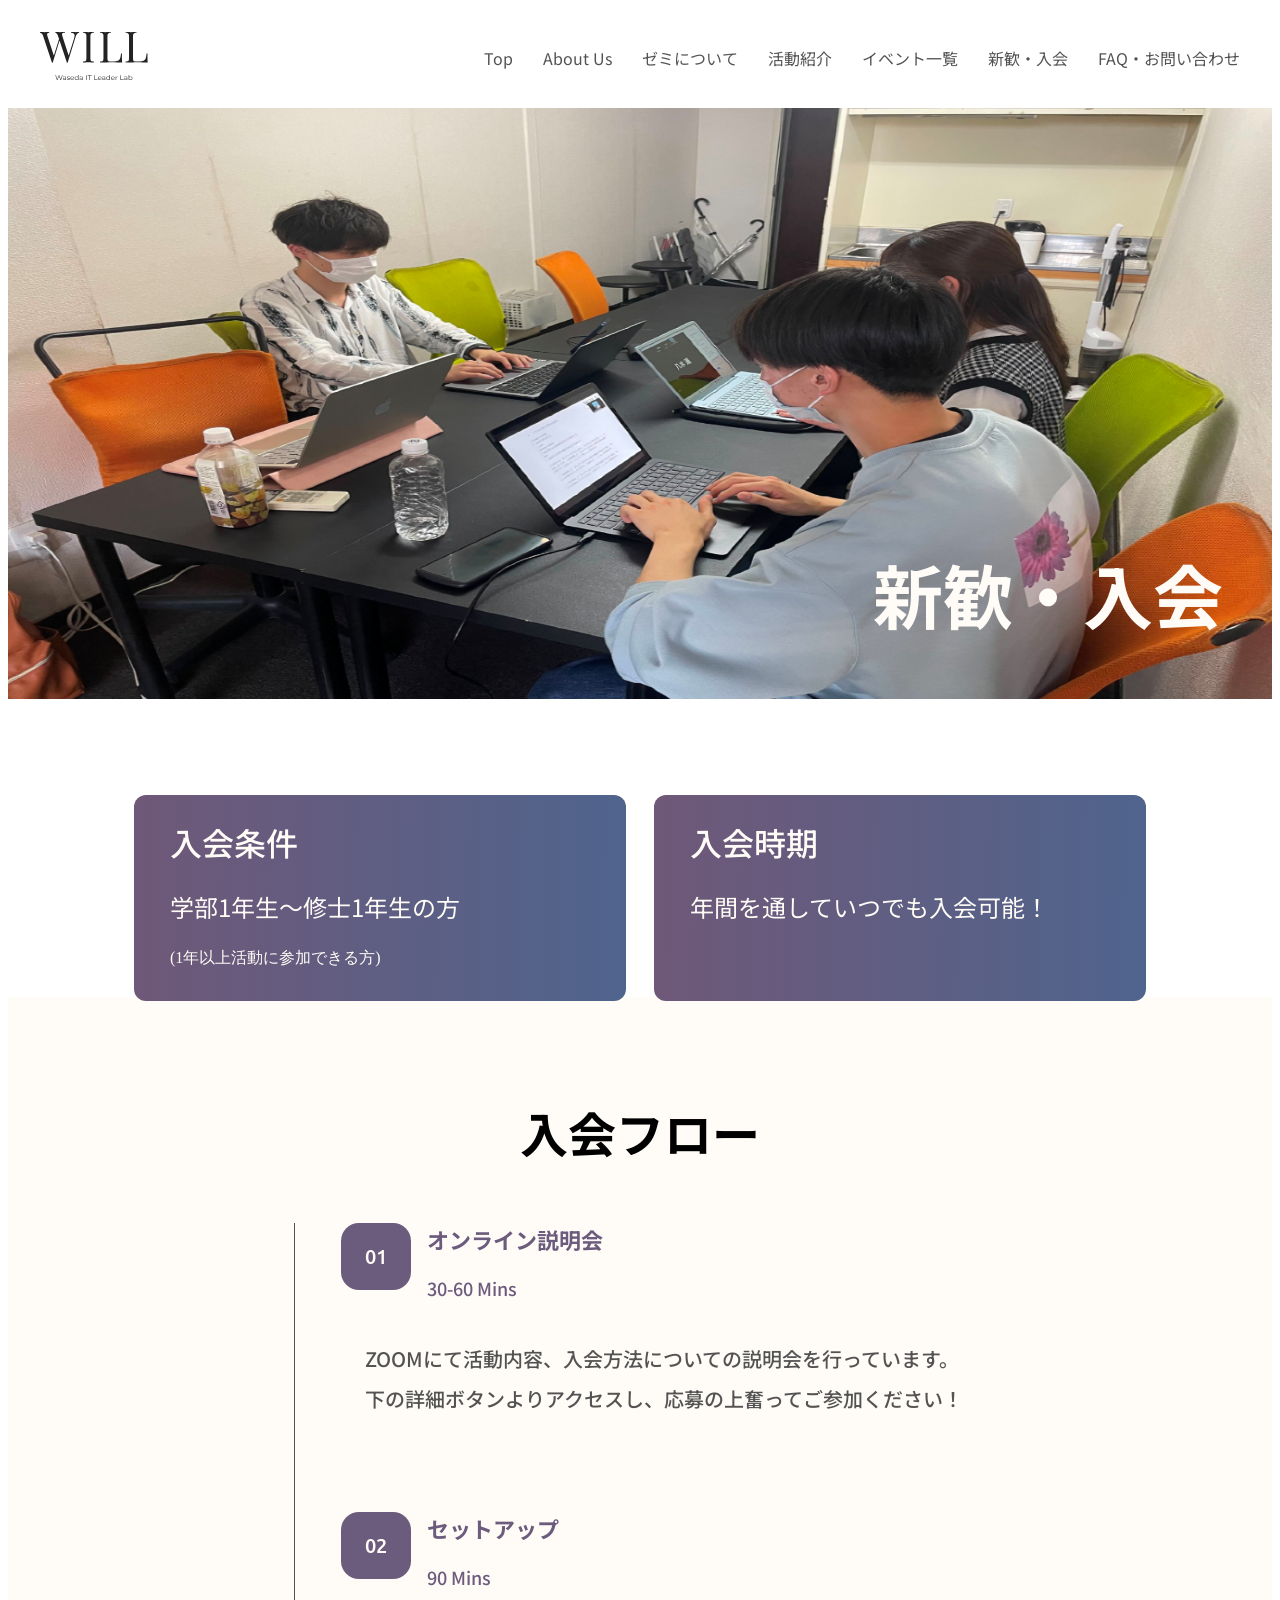
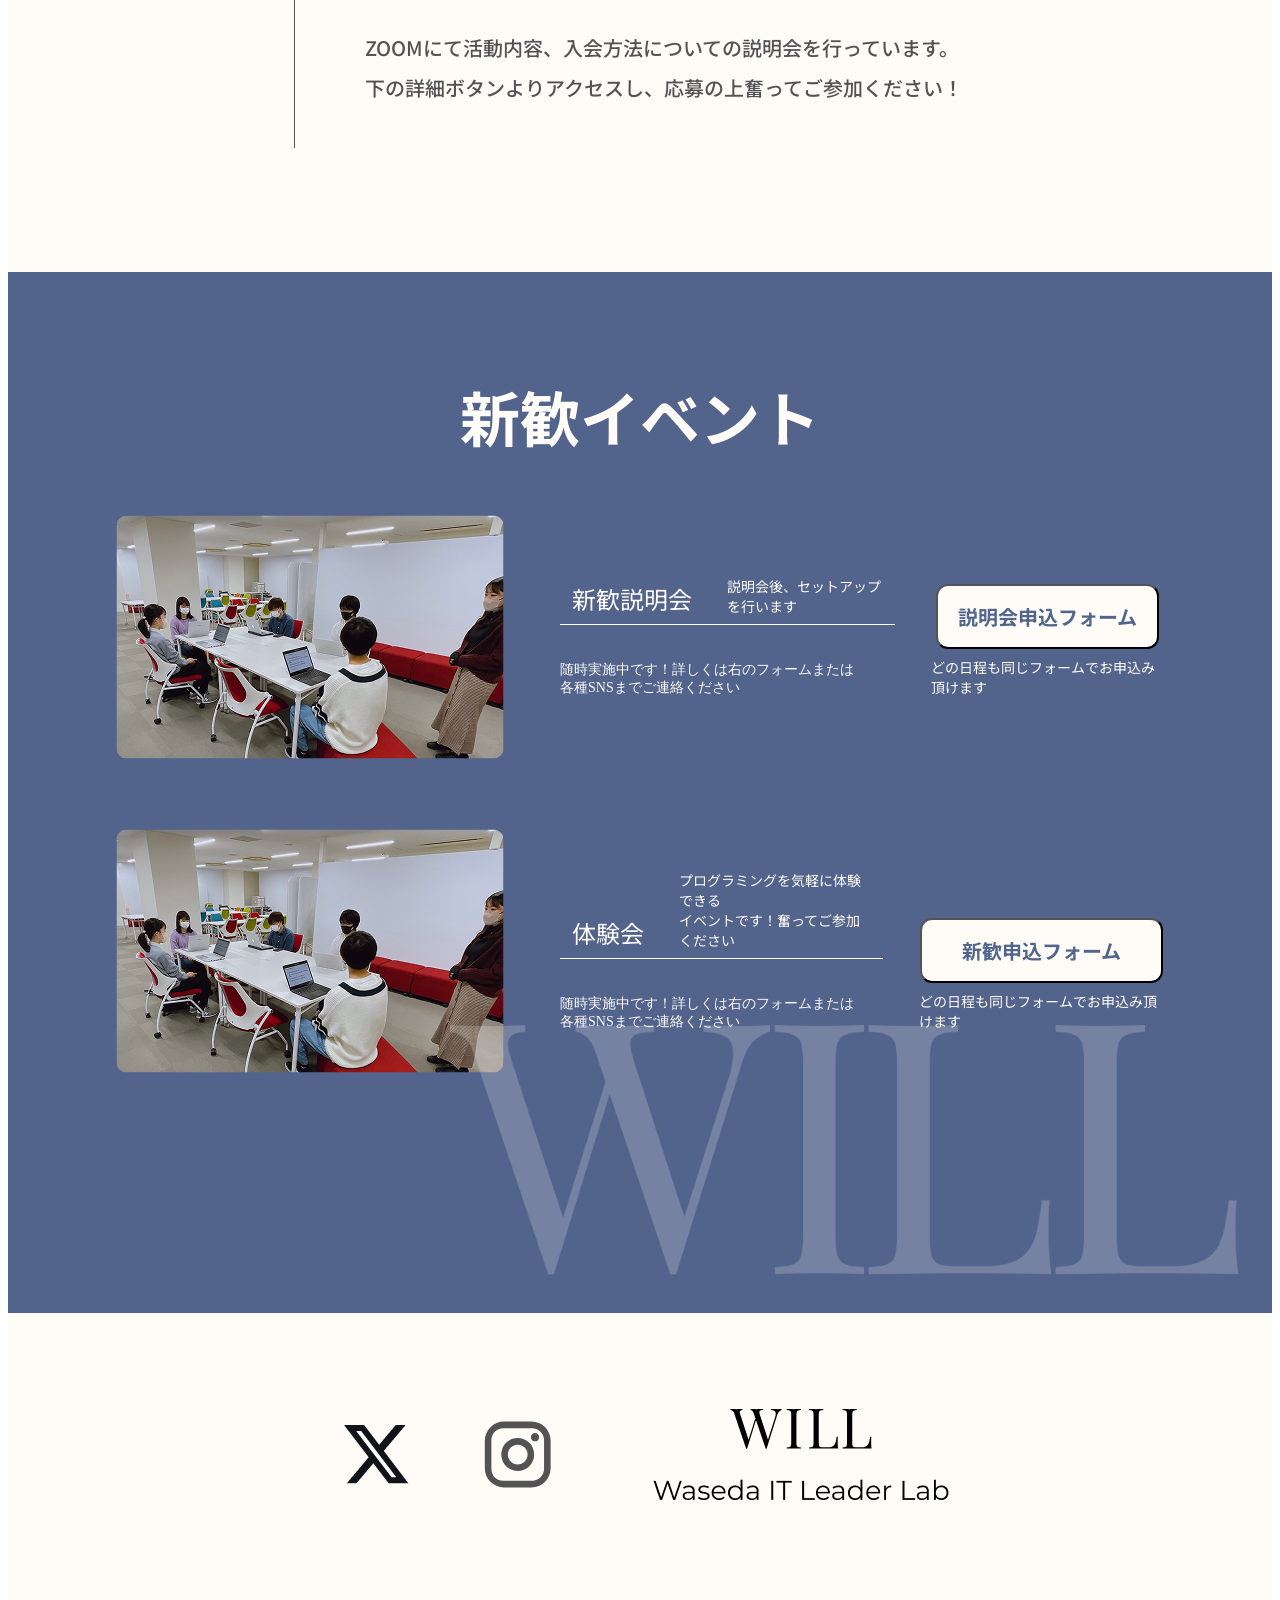
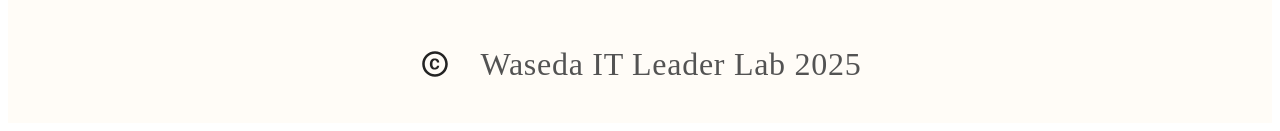
==== commit 51660af7: "文字修正と縦位置の統一" ====
--- a/index.html
+++ b/index.html
@@ -126,7 +126,7 @@
                   </div>
                 </div>
                 <div class="event-explanation">
-                  随時実施中です！詳しくは以下のフォームまたは各種SNSまでご連絡ください
+                  随時実施中です！詳しくは右のフォームまたは<br />各種SNSまでご連絡ください
                 </div>
                 <!-- <div class="event-schedule-frame">
                   <div class="schedule-block">
@@ -176,11 +176,11 @@
                 <div class="event-title-frame">
                   <div class="event-title">体験会</div>
                   <div class="event-subtitle">
-                    プログラミングを気軽に体験できるイベントです！奮ってご参加ください
+                    プログラミングを気軽に体験できる<br />イベントです！奮ってご参加ください
                   </div>
                 </div>
                 <div class="event-explanation">
-                  随時実施中です！詳しくは以下のフォームまたは各種SNSまでご連絡ください
+                  随時実施中です！詳しくは右のフォームまたは<br />各種SNSまでご連絡ください
                 </div>
                 <!-- <div class="event-schedule-frame">
                   <div class="schedule-block">
--- a/join_page.css
+++ b/join_page.css
@@ -426,7 +426,7 @@
 
 .apply-button-1 {
   display: flex;
-  padding: 16px 15px;
+  padding: 16px 20px;
   justify-content: center;
   align-items: center;
   gap: 10px;
@@ -766,7 +766,7 @@
     font-size: var(--font_16);
   }
 
-  .number {
+  /* .number {
     font-size: var(--font_32);
   }
 
@@ -776,7 +776,7 @@
 
   .day {
     font-size: var(--font_24);
-  }
+  } */
 
   .apply-button {
     color: var(--blue_Kashmir);
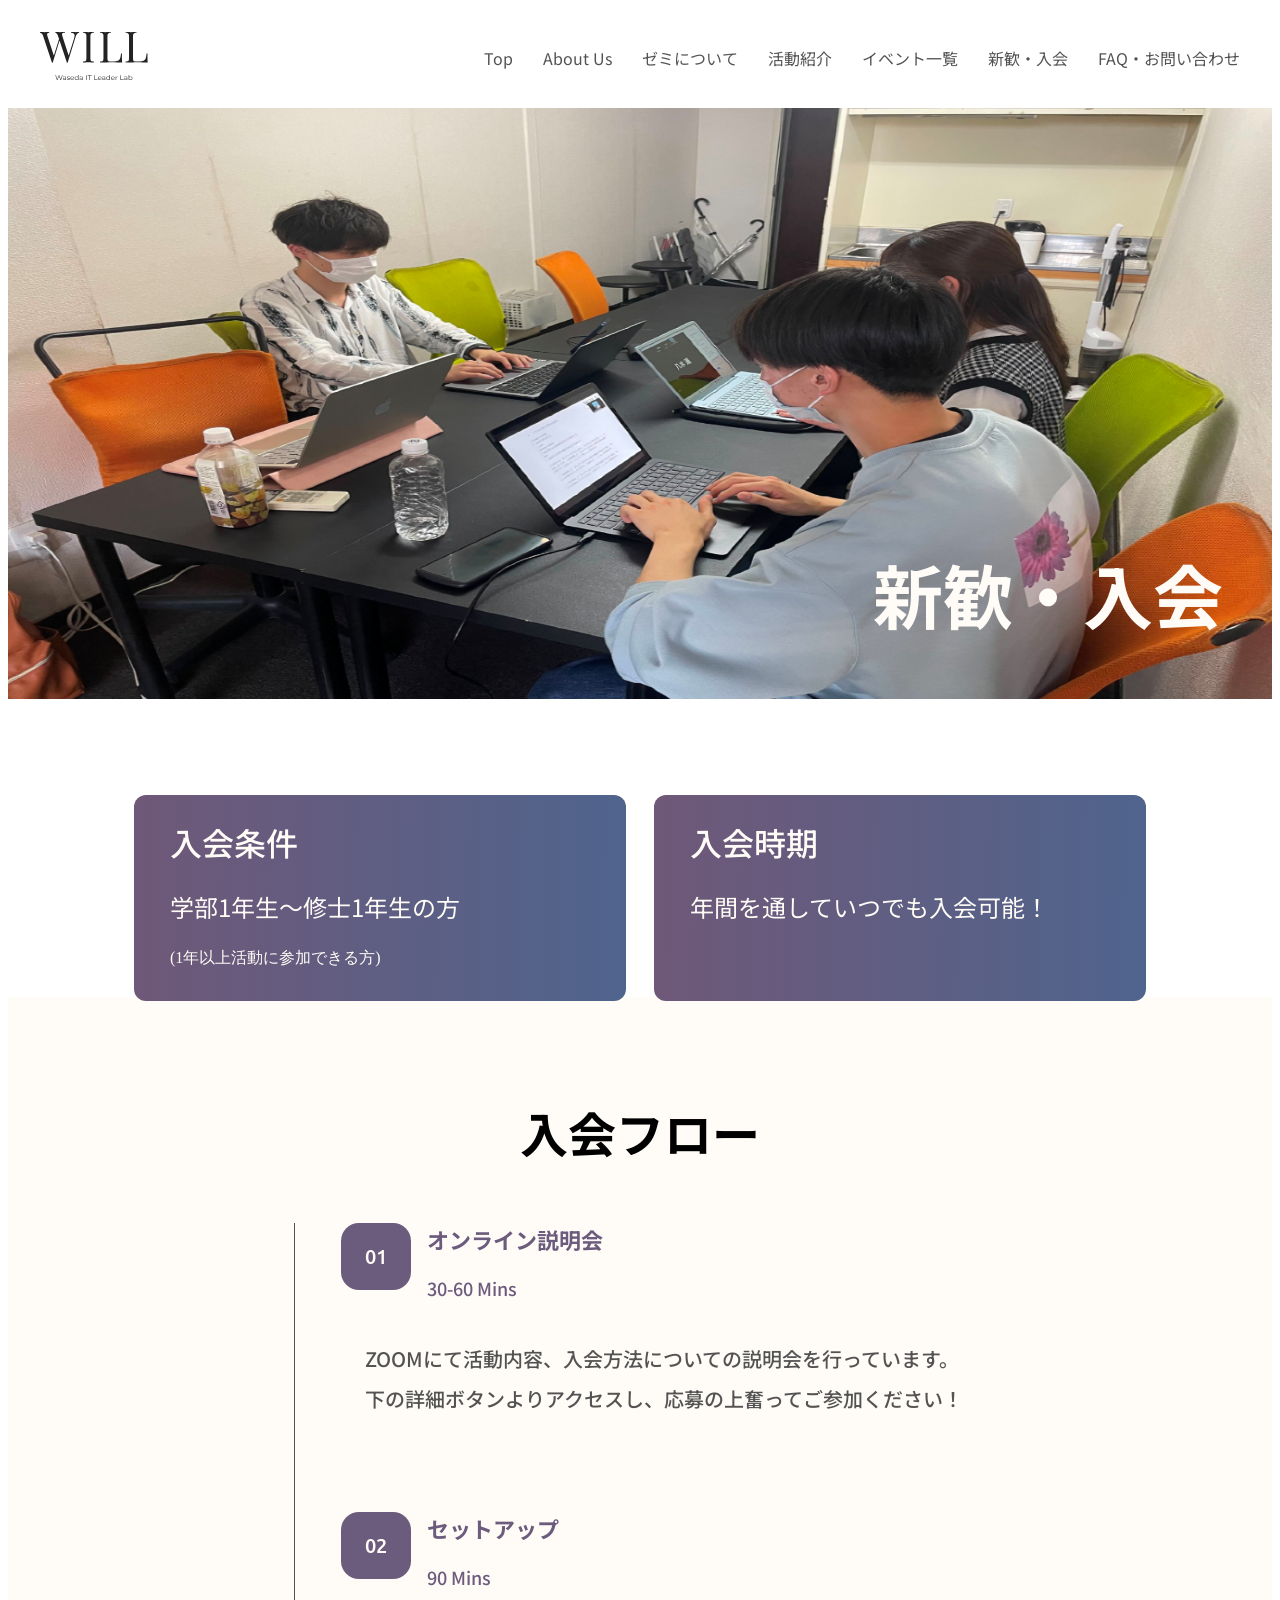
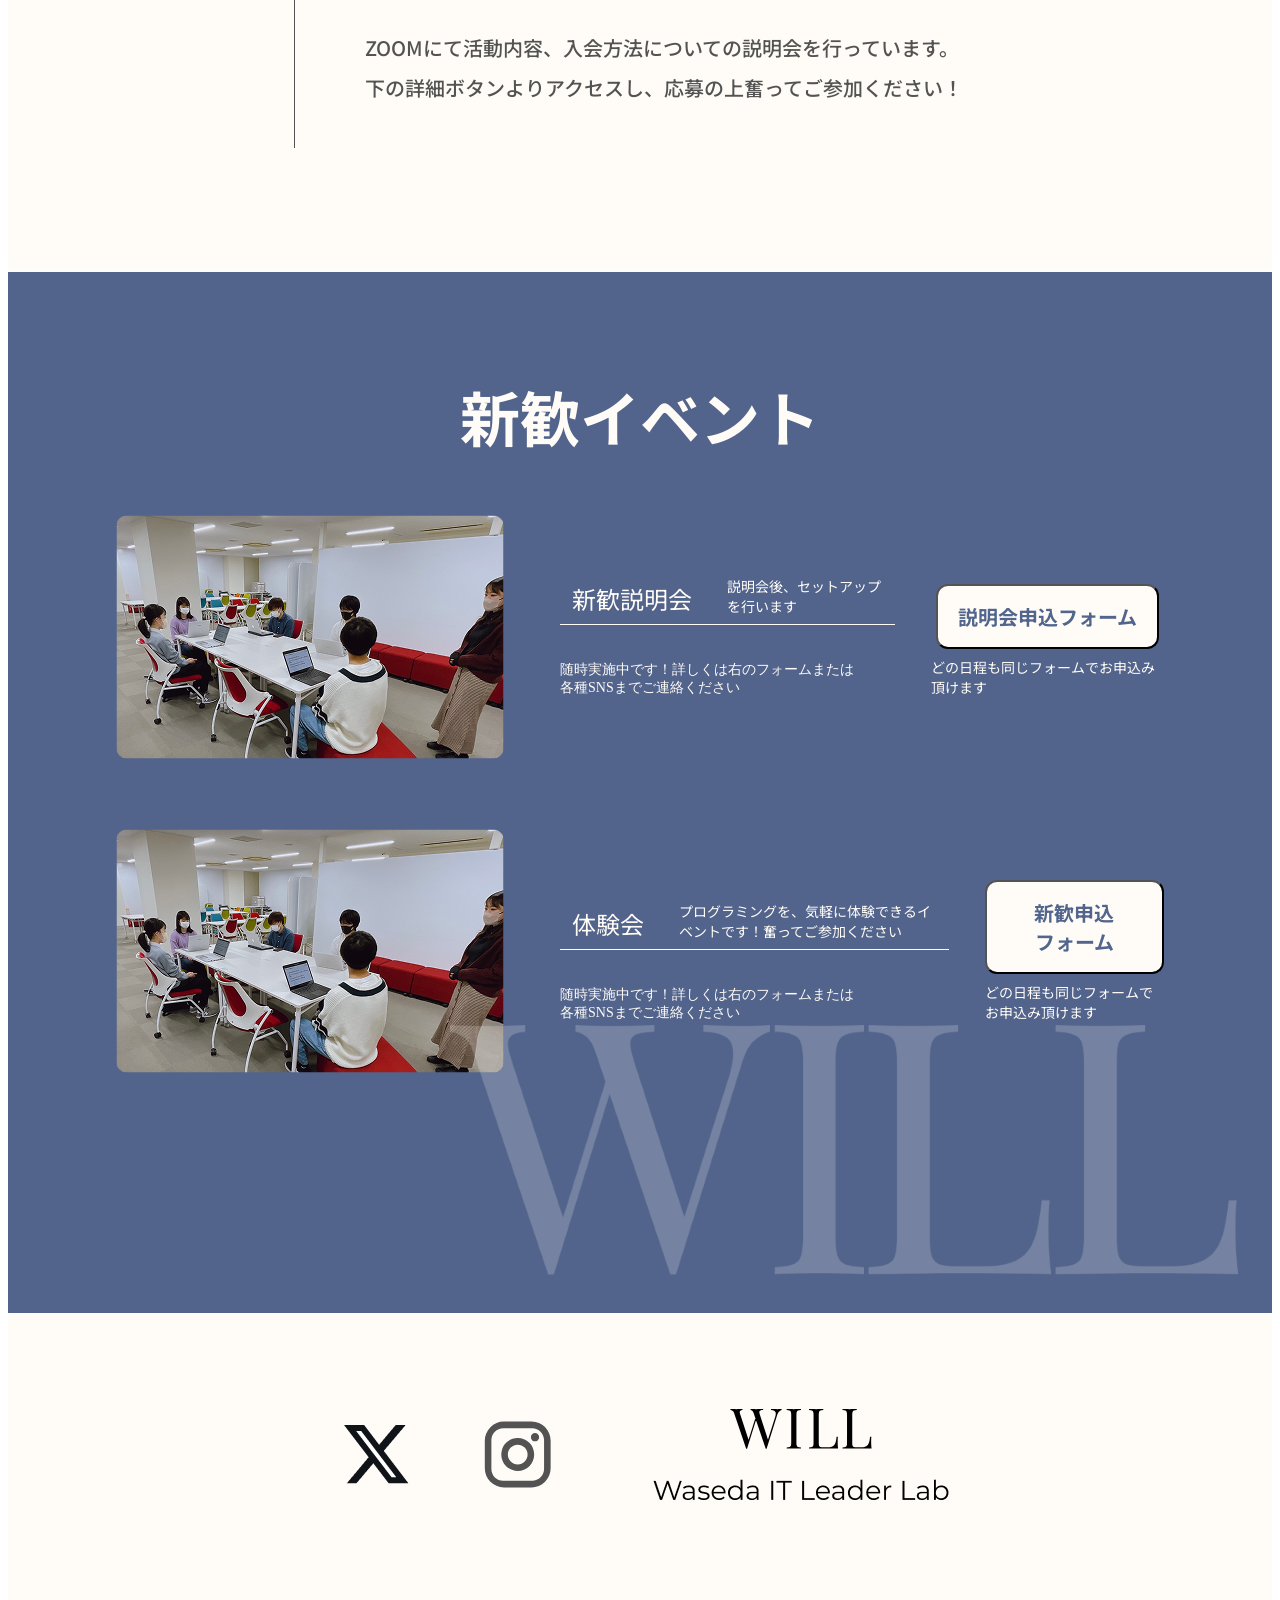
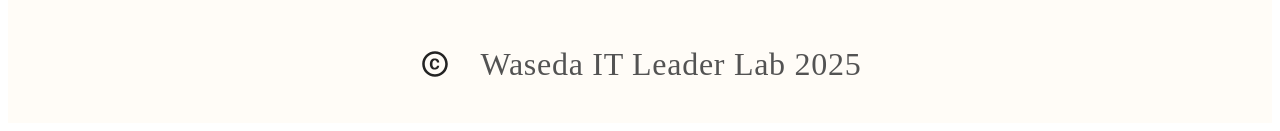
==== commit 9b5a5098: "文字数変更" ====
--- a/index.html
+++ b/index.html
@@ -176,7 +176,7 @@
                 <div class="event-title-frame">
                   <div class="event-title">体験会</div>
                   <div class="event-subtitle">
-                    プログラミングを気軽に体験できる<br />イベントです！奮ってご参加ください
+                    プログラミングを、気軽に体験できるイベントです！奮ってご参加ください
                   </div>
                 </div>
                 <div class="event-explanation">
--- a/join_page.css
+++ b/join_page.css
@@ -778,6 +778,10 @@
     font-size: var(--font_24);
   } */
 
+  .event-explanation {
+    font-size: var(--font_24);
+  }
+
   .apply-button {
     color: var(--blue_Kashmir);
   }
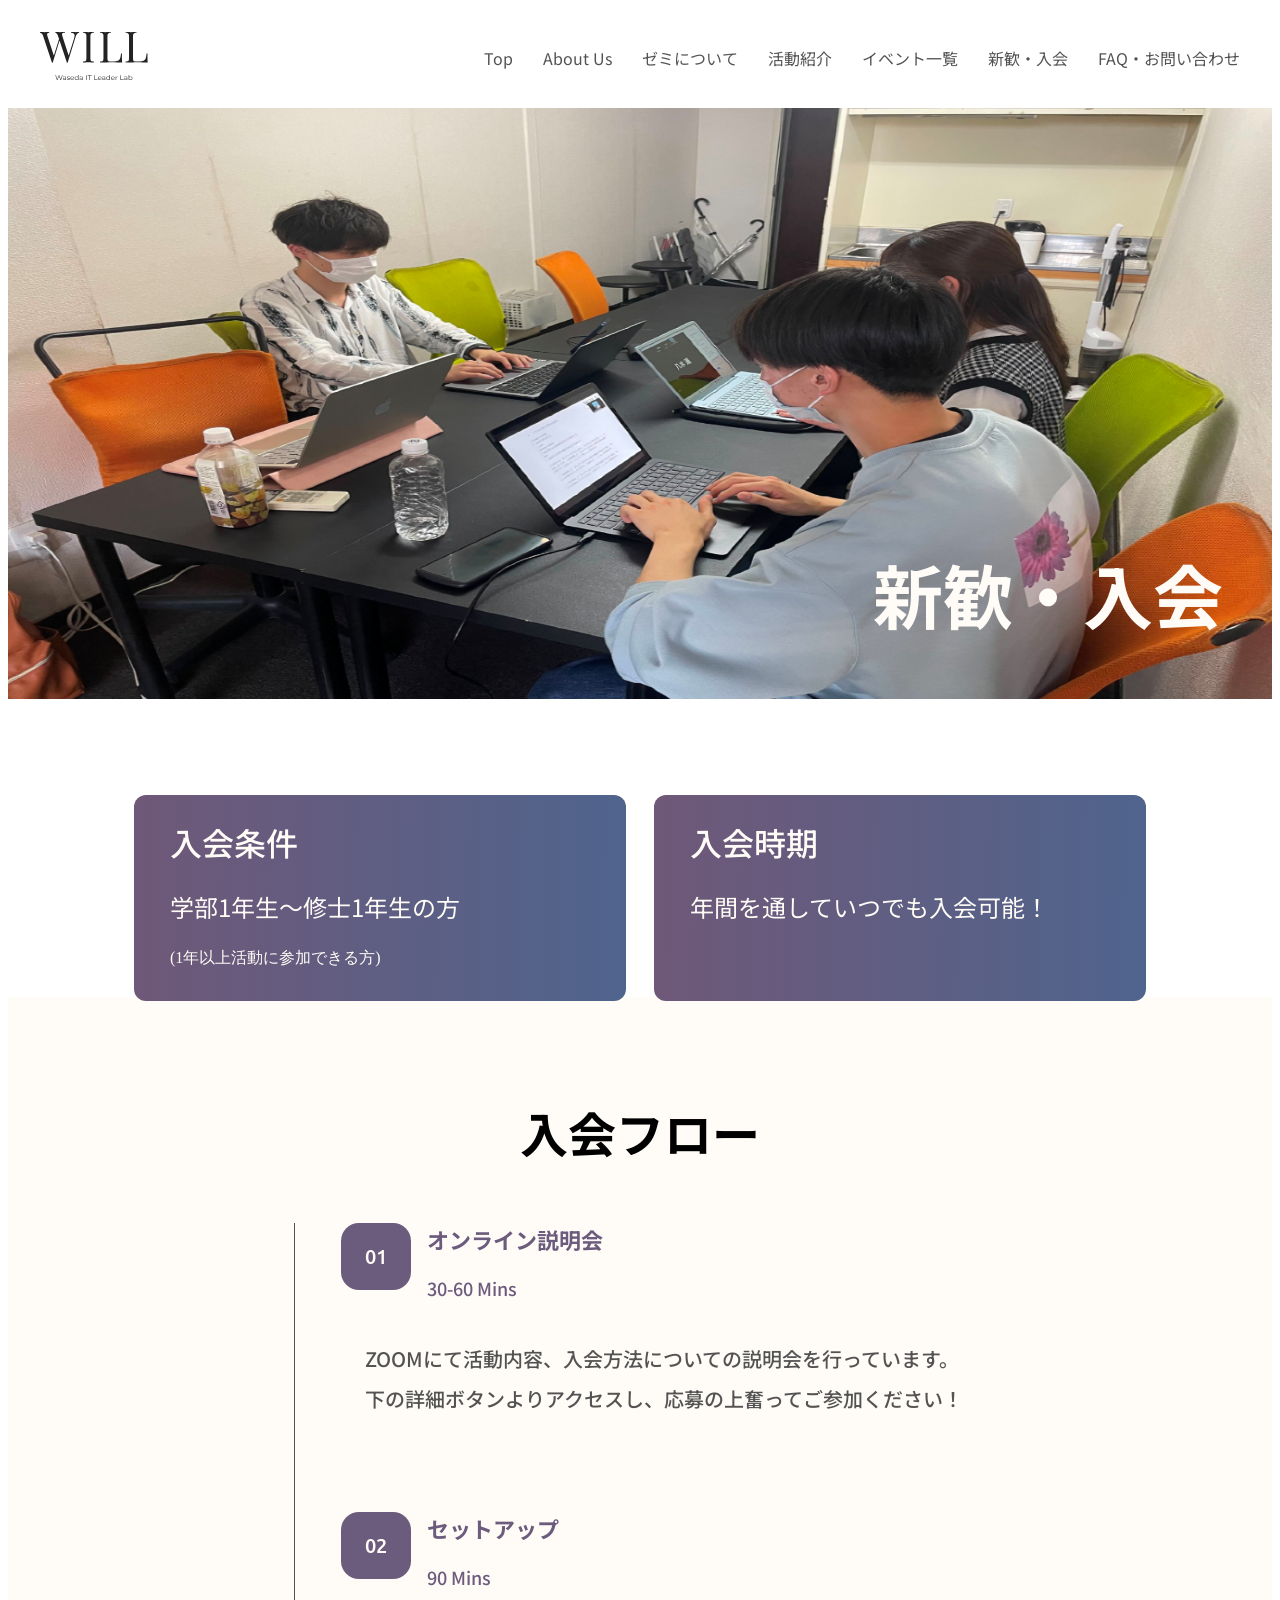
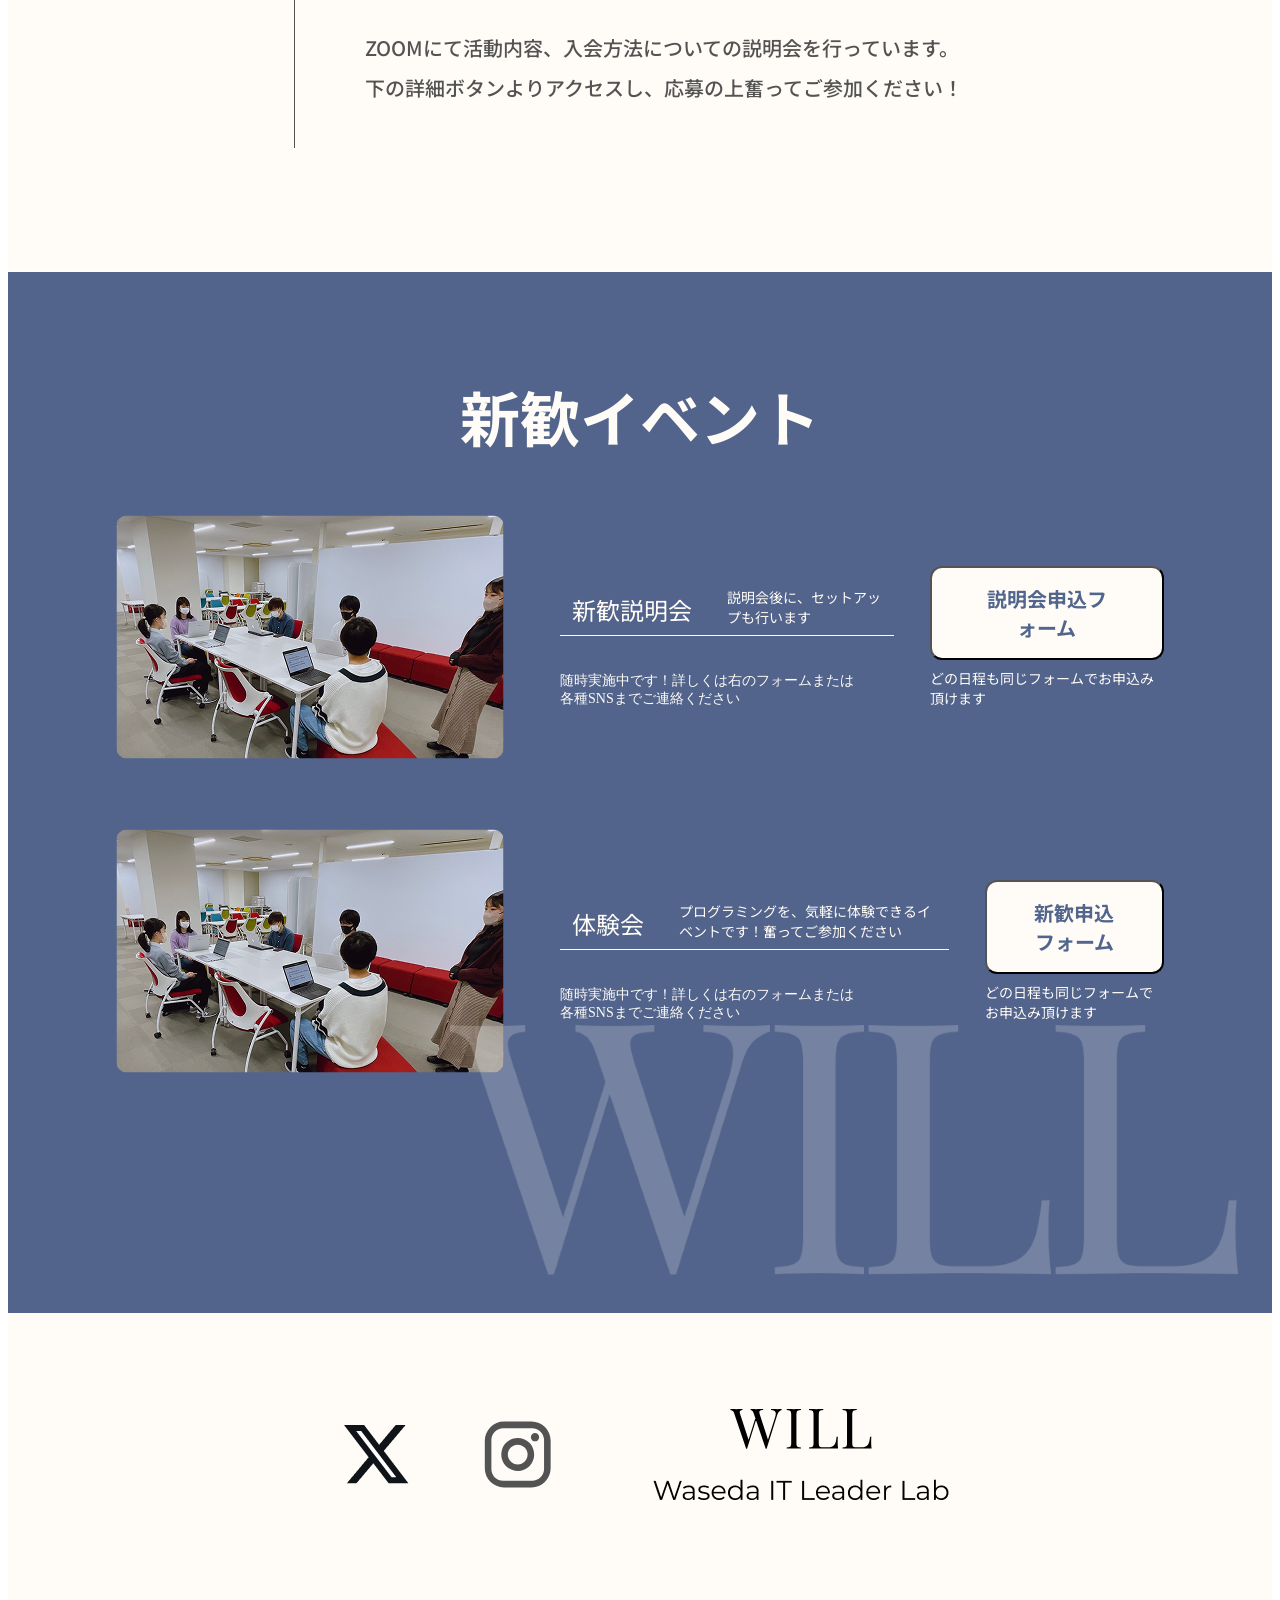
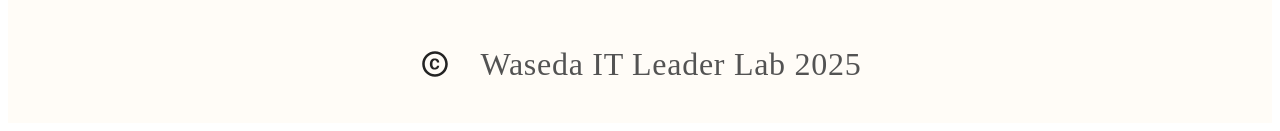
==== commit fcb06de5: "文字数の変更とpadding修正" ====
--- a/index.html
+++ b/index.html
@@ -122,7 +122,7 @@
                 <div class="event-title-frame">
                   <div class="event-title">新歓説明会</div>
                   <div class="event-subtitle">
-                    説明会後、セットアップを行います
+                    説明会後に、セットアップも行います
                   </div>
                 </div>
                 <div class="event-explanation">
--- a/join_page.css
+++ b/join_page.css
@@ -426,7 +426,7 @@
 
 .apply-button-1 {
   display: flex;
-  padding: 16px 20px;
+  padding: 16px 55px;
   justify-content: center;
   align-items: center;
   gap: 10px;
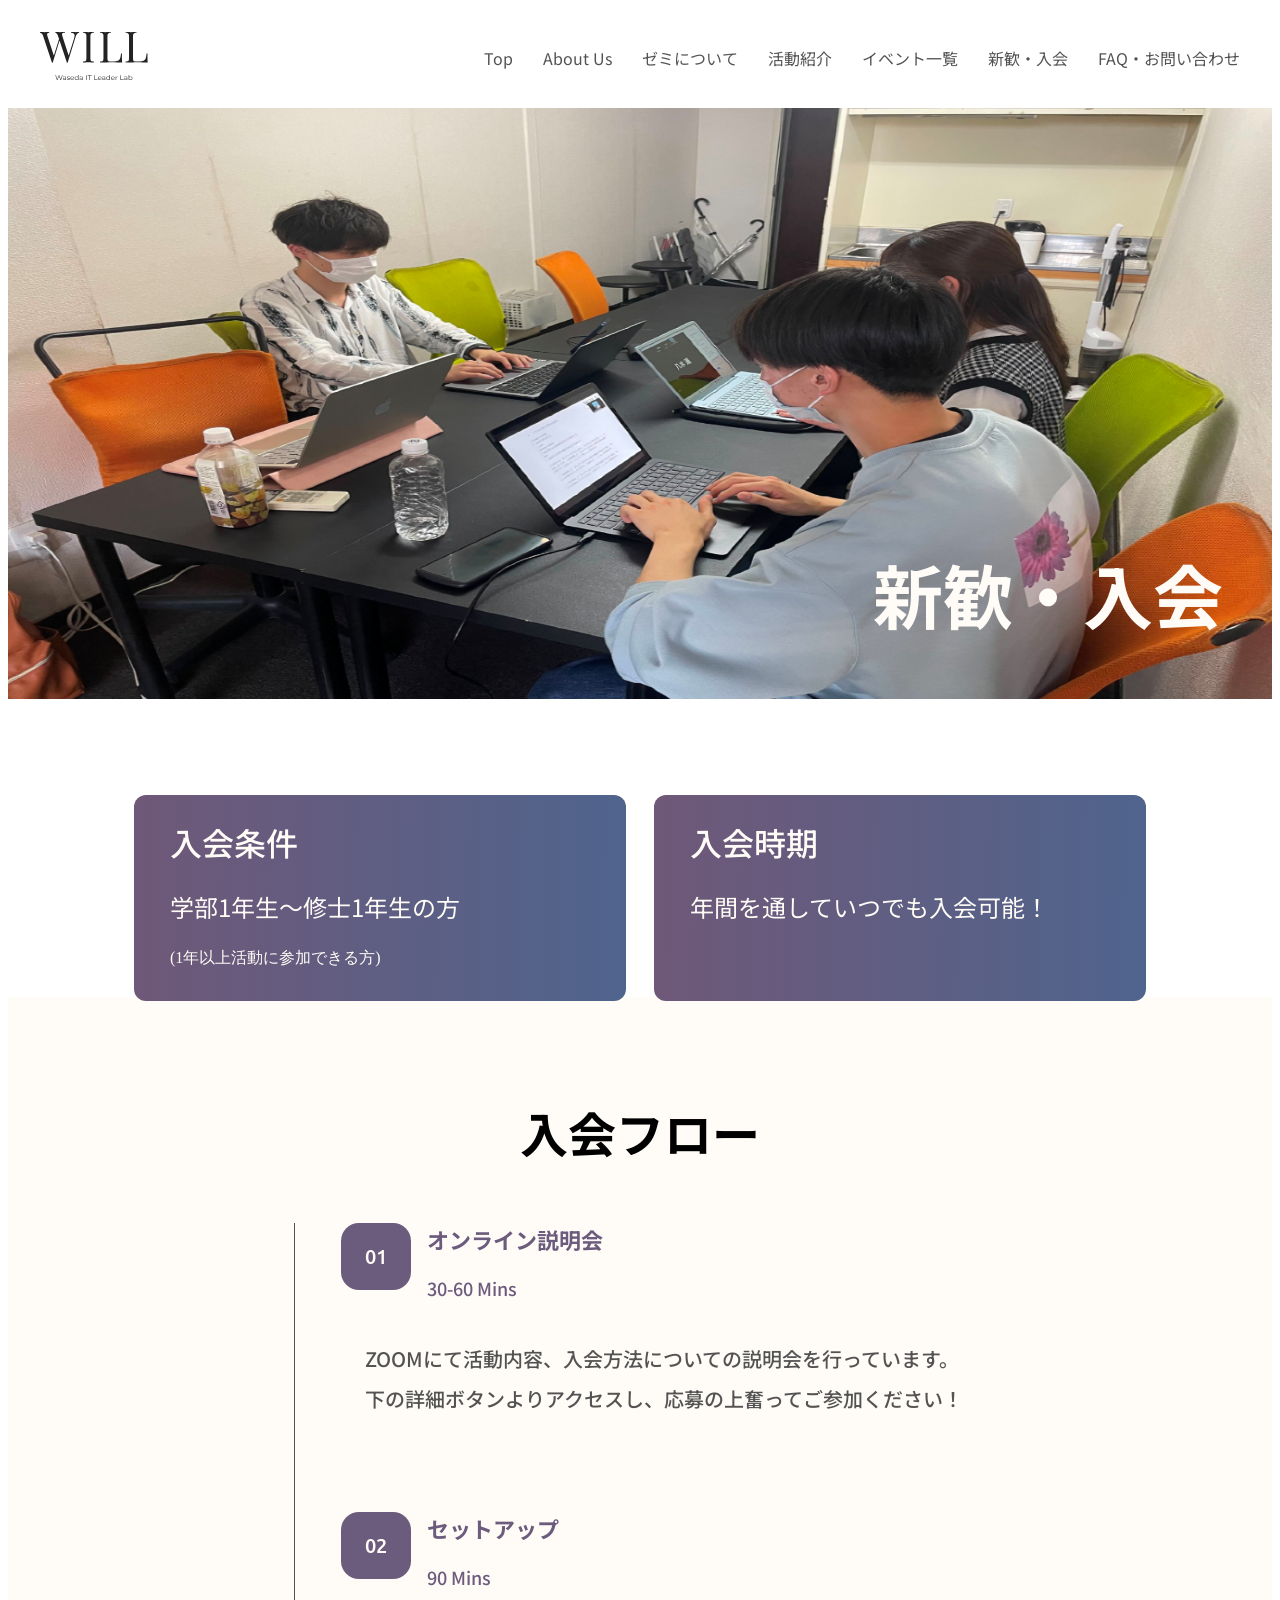
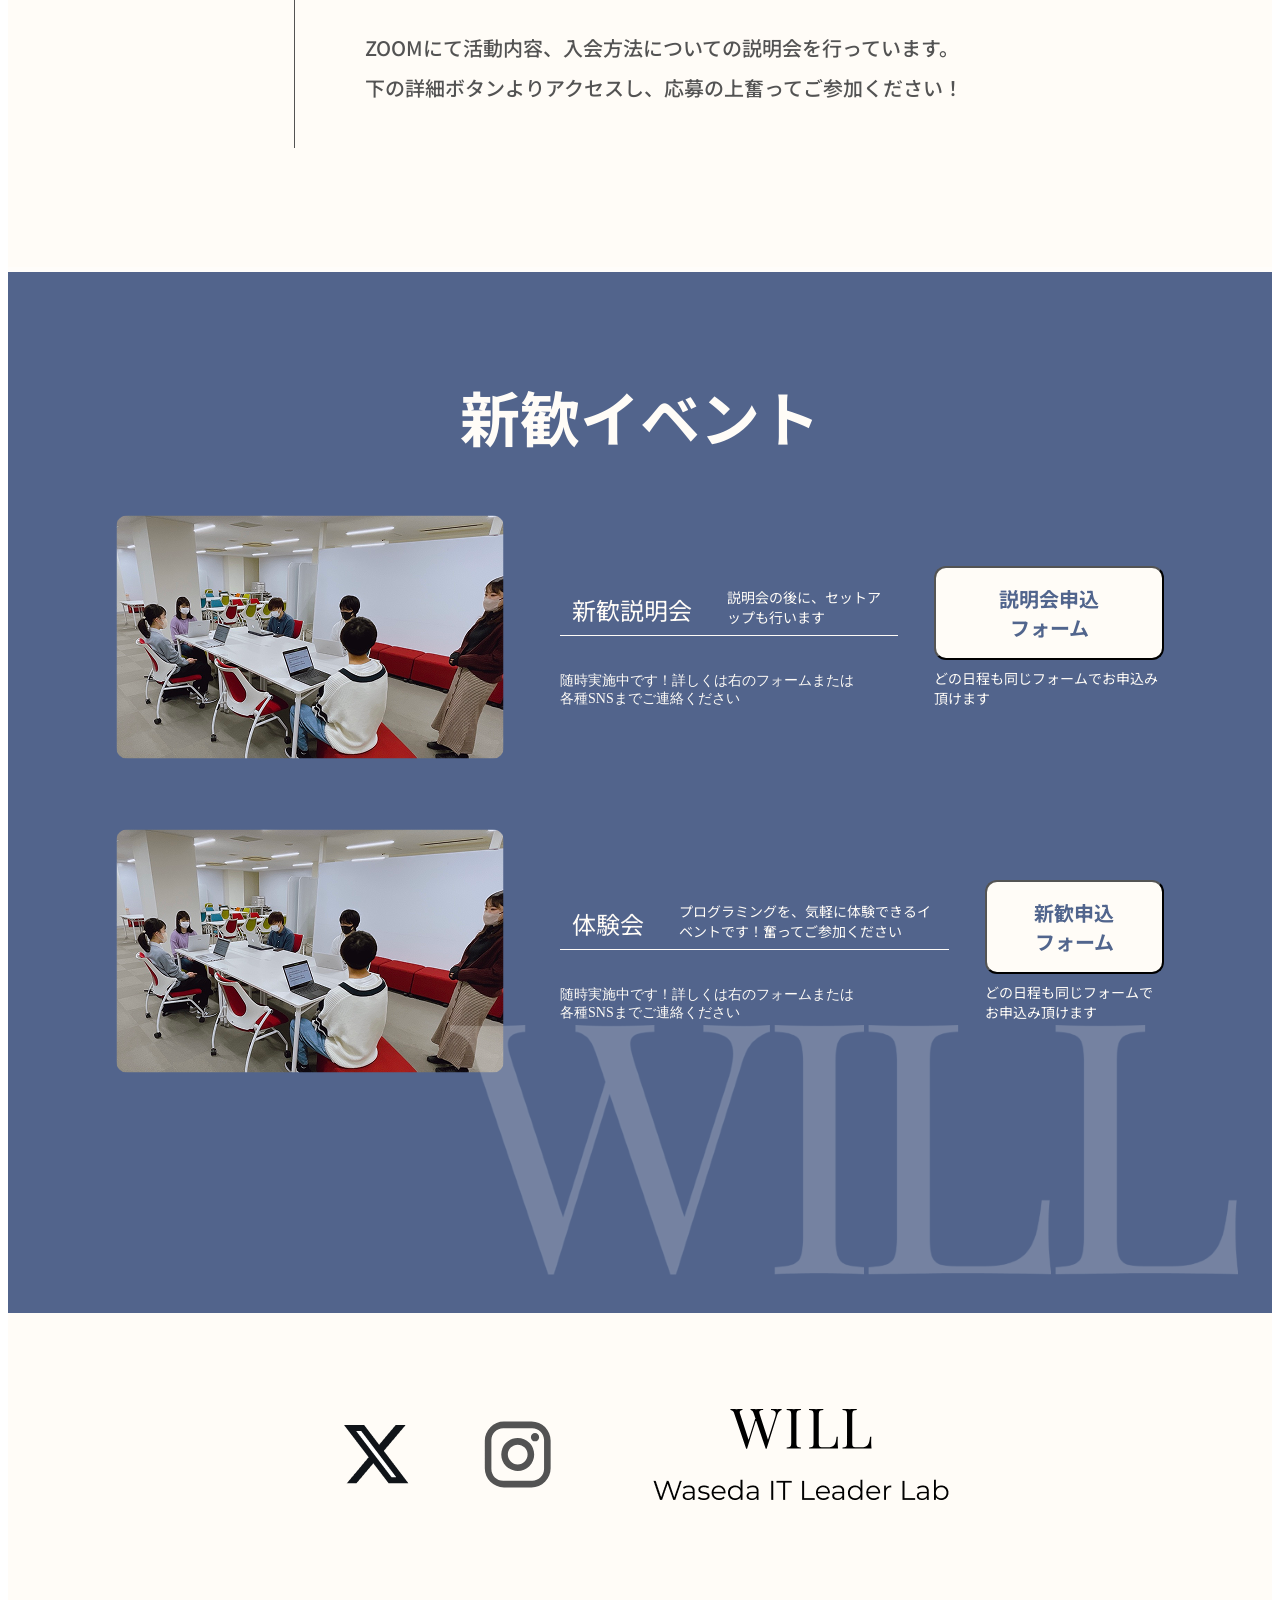
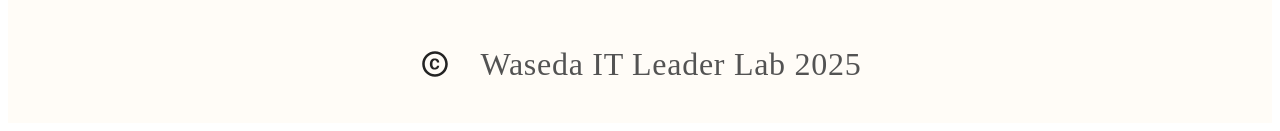
==== commit 97c38da2: "文字数変更再び" ====
--- a/index.html
+++ b/index.html
@@ -122,7 +122,7 @@
                 <div class="event-title-frame">
                   <div class="event-title">新歓説明会</div>
                   <div class="event-subtitle">
-                    説明会後に、セットアップも行います
+                    説明会の後に、セットアップも行います
                   </div>
                 </div>
                 <div class="event-explanation">
